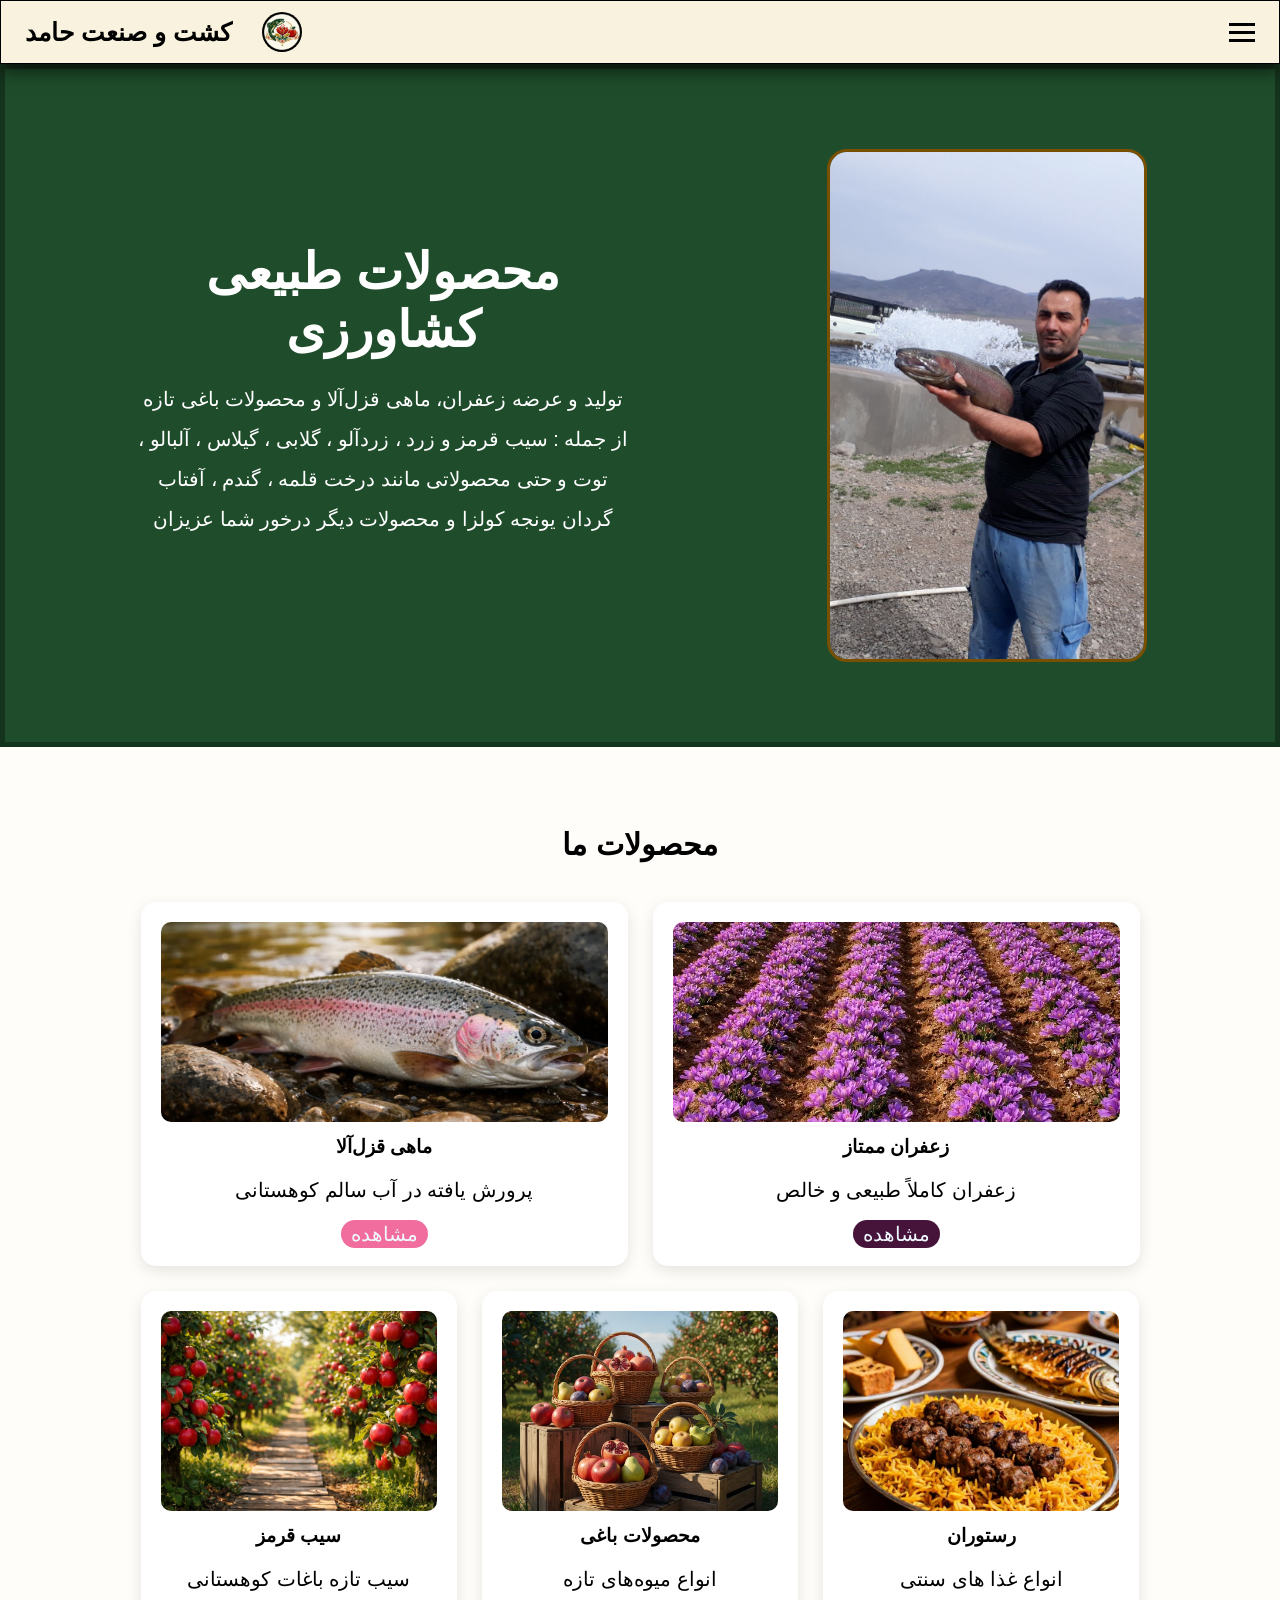
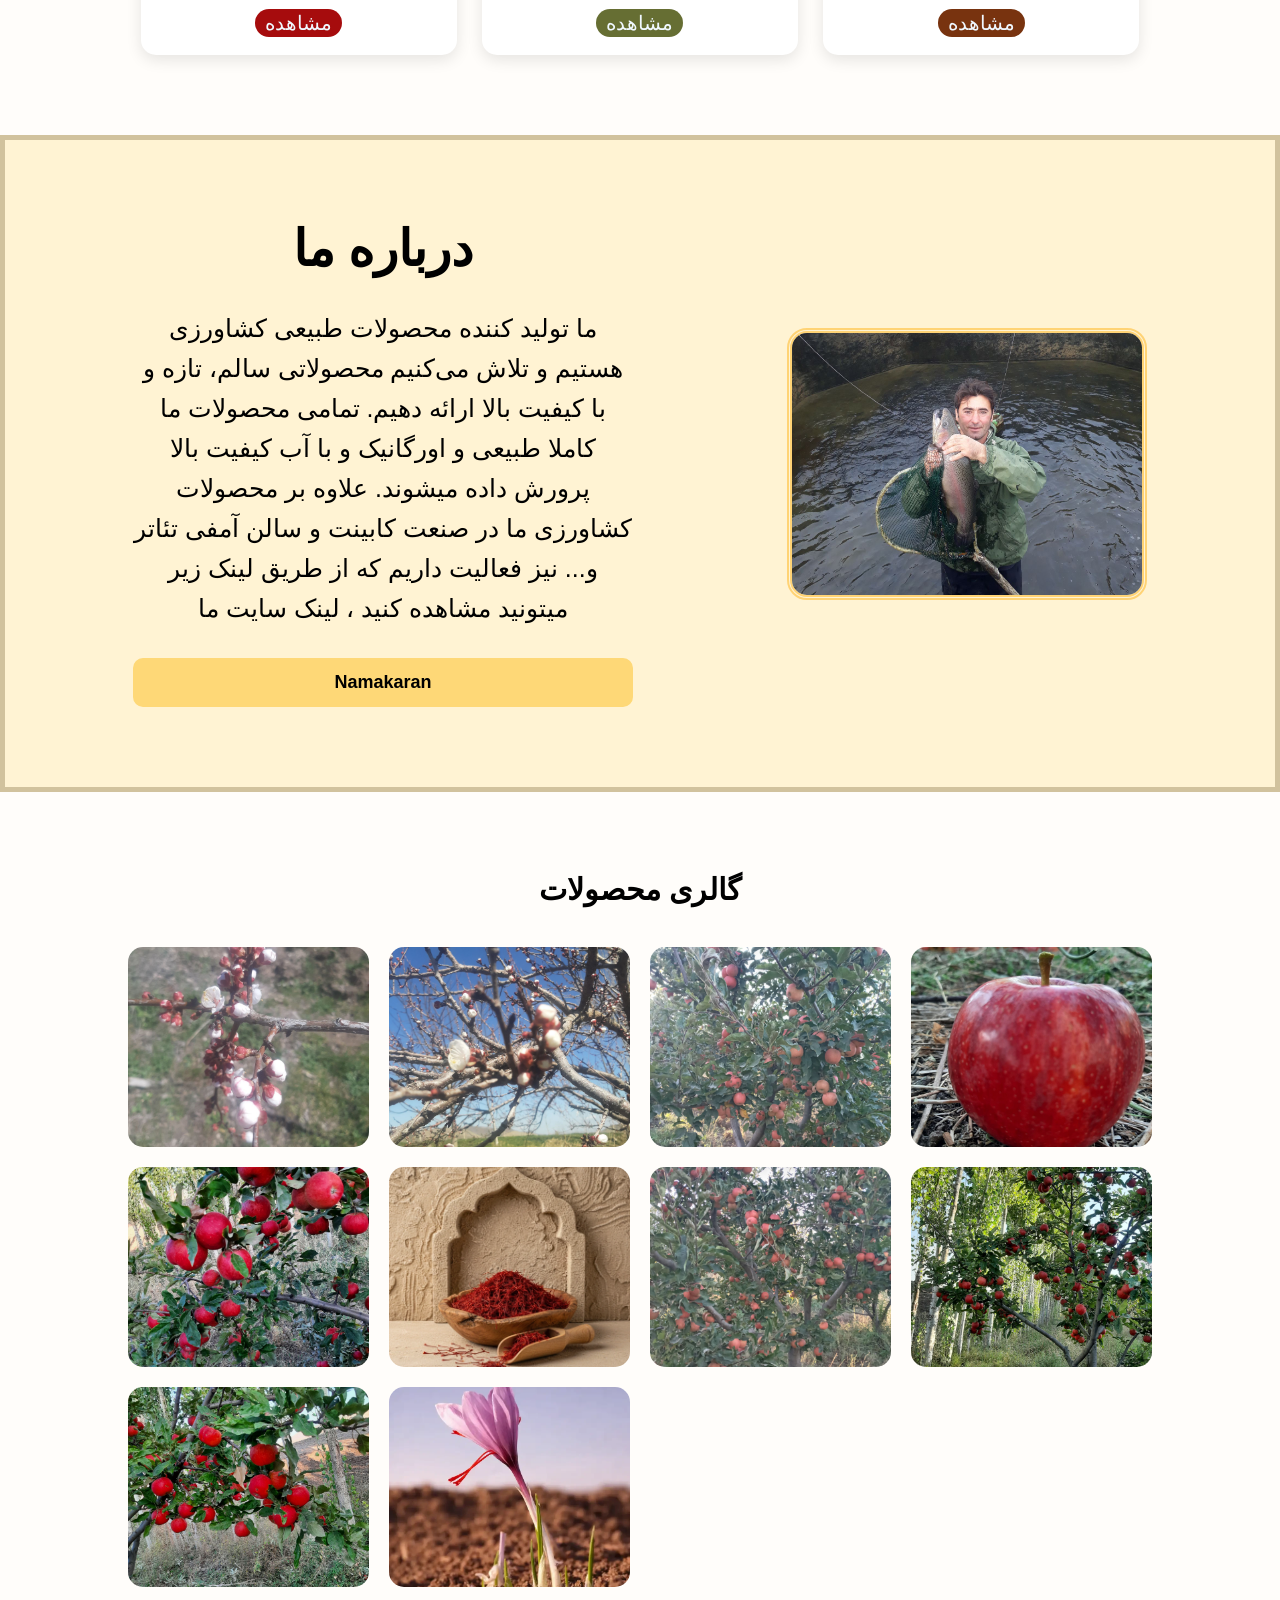
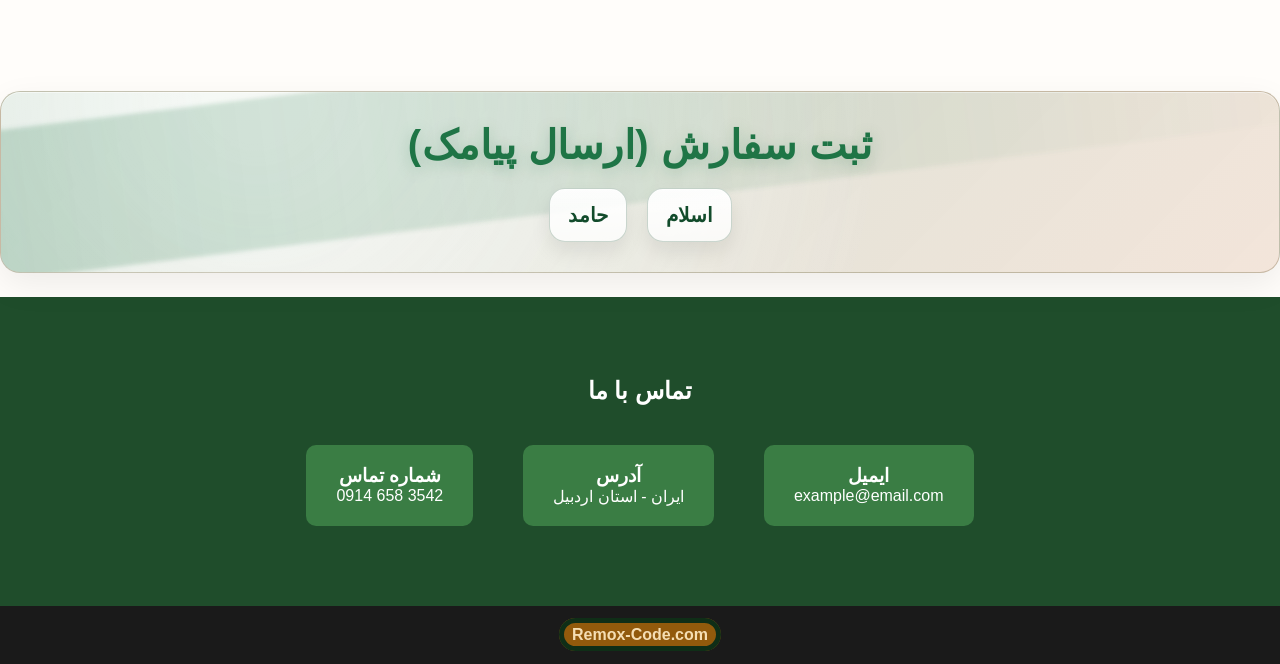
==== index.html @ 75c75e26 "Update index.html" ====
<!DOCTYPE html>
<html>
<head>
    <title>صفحه اصلی</title>
    <link type="text/css" rel="stylesheet" href="style.css">
    <link type="text/css" rel="stylesheet" href="main.css">


    <meta charset="UTF-8">
    <meta name="viewport" content="width=device-width, initial-scale=1.0">
    <meta name="description" content="یک سایت برای محصولات کشاورزی و دامداری">
    <meta name="keywords" content="کشاورزی,دامداری,ماهی,قزل آلا,زعفران,ماهی قزل آلا,پرورش ماهی,زغفران ایرانی,سیب,سیب قرمز,سیب زرد,گیلاس,آلوچه,گلابی,زرد آلو">
    <meta name="author" content="کشت و صنعت حامد">
    <meta name="robots" content="index,follow">
    <meta property="og:title" content="سایت فروش محصولات کشاورزی">
    <meta property="og:description" content="بهترین محصولات کشاورزی کاملا طبیعی">
    <meta property="og:url" content="https://site.com/home">
    <meta property="og:type" content="website">
    <link href="https://fonts.googleapis.com/css2?family=Lobster&display=swap" rel="stylesheet">

</head>
<body>

<header class="header">
  <div class="logo">کشت و صنعت حامد <img src="images/logo.jpg" class="logojpg"></div>

  <div class="menu-icon" onclick="openMenu()">
    <span></span>
    <span></span>
    <span></span>
  </div>
</header>

<!-- Overlay -->
<div id="overlay" class="overlay" onclick="closeMenu()"></div>

<!-- Side Menu -->
<nav id="sideMenu" class="side-menu">
  <a href="pages/fish/fish.html">ماهی </a>
  <a href="pages/zaferon/zaferon.html">زعفران</a>
  <a href="pages/applle/applle.html">سیب</a>
  <a href="pages/others/others.html">سایر محصولات</a>
      <a href="pages/restaurant/restaurant.html">رستوران</a>
  <a href="pages/get in touch/get in touch.html">تماس با ما</a>
</nav>

<main>

<section class="hero">
<div class="hero-text">
<h1>محصولات طبیعی کشاورزی</h1>
<p>تولید و عرضه زعفران، ماهی قزل‌آلا و محصولات باغی تازه
  از جمله : سیب قرمز و زرد ، زردآلو ، گلابی ، گیلاس ، آلبالو ، توت و حتی محصولاتی مانند
  درخت قلمه ، گندم ، آفتاب گردان یونجه کولزا و محصولات دیگر درخور شما عزیزان
</p>
</div>

<img src="images/main (2).jpg" class="hero-img" style="border: #794f02 3px solid;">
</section>


<section class="products">
<h2>محصولات ما</h2>

<div class="product-grid">

<div class="product-card">
<img src="images/fish.png">
<h3>ماهی قزل‌آلا</h3>
<p>پرورش یافته در آب سالم کوهستانی</p>
<a class="look" style="background-color: #f06d9d ; color: aliceblue;" href="pages/fish/fish.html">مشاهده</a>
</div>

<div class="product-card">
<img src="images/zaferan (2).png">
<h3>زعفران ممتاز</h3>
<p>زعفران کاملاً طبیعی و خالص</p>
<a class="look" style="background-color: #46133A ; color : aliceblue ; " href="pages/zaferon/zaferon.html">مشاهده</a>
</div>

<div class="product-card">
<img src="images/apple.png">
<h3>سیب قرمز</h3>
<p>سیب تازه باغات کوهستانی</p>
<a class="look" style="background-color: #A60C0D ; color: aliceblue;" href="pages/applle/applle.html">مشاهده</a>
</div>

<div class="product-card">
<img src="images/others (32).png">
<h3>محصولات باغی</h3>
<p>انواع میوه‌های تازه</p>
<a class="look" style="background-color: #666E33 ; color : aliceblue;" href="pages/others/others.html">مشاهده</a>
</div>

              <div class="product-card">
            <img src="images/restaurant.png" />
            <h3>رستوران</h3>
            <p>انواع غذا های سنتی</p>
            <a
              class="look"
              style="background-color: #78330f; color: aliceblue"
              href="pages/restaurant/restaurant.html"
              >مشاهده</a
            >
          </div>
</div>
</section>


<section class="about">
<div class="about-text">
<h2>درباره ما</h2>
<p>
ما تولید کننده محصولات طبیعی کشاورزی هستیم و تلاش می‌کنیم
محصولاتی سالم، تازه و با کیفیت بالا ارائه دهیم.
تمامی محصولات ما کاملا طبیعی و اورگانیک و با آب کیفیت بالا پرورش داده میشوند.
علاوه بر محصولات کشاورزی ما در صنعت کابینت و سالن آمفی تئاتر و... نیز فعالیت داریم که از طریق لینک زیر میتونید مشاهده کنید ، لینک سایت ما
</p>
<a class="Namakaran" href="https://remox-code.github.io/Namakaran/">Namakaran</a>
</div>
  <img src="images/main (1).jpg" class="about-img " style="border: #ffaa0072 5px double;">

</section>


<section class="gallery">
<h2 style="font-size: 30px;">گالری محصولات</h2>

<div class="gallery-grid">
<img src="images/others (2).jpg">
<img src="images/others (3).jpg">
<img src="images/others (4).jpg">
<img src="images/apple (2).jpg">
<img src="images/apple (7).jpg">
<img src="images/zaferan (3).png">
<img src="images/others (5).jpg">
<img src="images/apple (5).jpg">
<img src="images/apple (4).jpg">
<img src="images/zaferan (1).png">
</div>

</section>

          <section class="order">
        <h1>(ارسال پیامک) ثبت سفارش</h1>
        <div class="order-links">
          <a href="sms:+989143583542">حامد </a>
          <a href="sms:+989142857236">اسلام </a>
        </div>
      </section>

<section class="contact">
<h2>تماس با ما</h2>

<div class="contact-box">

<div class="contact-item">
<h3>شماره تماس</h3>
<p>0914 658 3542</p>
</div>

<div class="contact-item">
<h3>آدرس</h3>
<p>ایران - استان اردبیل</p>
</div>

<div class="contact-item">
<h3>ایمیل</h3>
<p>example@email.com</p>
</div>

</div>

</section>

</main>


<footer>
<a class="Remox-Code" href="https://t.me/Remox_4">Remox-Code.com</a>
</footer>

<script src="main.js"></script>
</body>
---- style.css ----
.hero {
  display: flex;
  align-items: center;
  justify-content: space-between;
  padding: 80px 10%;
  background: #1f4d2b;
  color: white;
  border: #00000053 5px solid;
}
.hero-text {
  max-width: 500px;
}

.hero-text h1 {
  text-align: center;
  font-size: 50px;
  margin-bottom: 20px;
}

.hero-text p {
  margin-bottom: 30px;
  font-size: 20px;
  text-align: center;
  line-height: 40px;
}

.hero-img {
  width: 320px;
  border-radius: 20px;
}

.products {
  padding: 80px 10%;
  text-align: center;
}

.products h2 {
  margin-bottom: 40px;
  font-size: 30px;
}
.products p {
  margin-top: 20px;
  margin-bottom: 20px;
  font-size: 20px;
}
.product-grid {
  display: flex;
  flex-wrap: wrap;
  justify-content: center;
  gap: 25px;
}

.product-card {
  flex: 0 0 calc(50% - 25px);
}

.product-card:nth-child(n + 3) {
  flex: 0 0 calc(33.33% - 25px);
}

.product-card {
  background: white;
  padding: 20px;
  border-radius: 15px;
  box-shadow: 0 5px 15px rgba(0, 0, 0, 0.1);
  transition: 0.3s;
}

.product-card:hover {
  transform: translateY(-5px);
}

.product-card img {
  width: 100%;
  height: 200px;
  object-fit: cover;
  border-radius: 10px;
  margin-bottom: 10px;
}
.look {
  text-decoration: none;
  border-radius: 40px;
  padding: 3px 10px 3px 10px;
  font-size: 20px;
}
.look:hover {
  padding: 5px 12px 5px 12px;
  transition: ease 0.25s;
}

.about {
  display: flex;
  align-items: center;
  justify-content: space-between;
  padding: 80px 10%;
  background: #fff3d3;
  border: #4d340241 5px solid;
}

.about-text {
  display: flex;
  flex-direction: column;
  max-width: 500px;
}

.about-img {
  width: 360px;
  border-radius: 20px;
}
.about p {
  text-align: center;
  margin-bottom: 30px;
  font-size: 25px;
  line-height: 40px;
}
.about h2 {
  font-size: 50px;
  margin-bottom: 30px;
  text-align: center;
}

.gallery {
  padding: 80px 10%;
  text-align: center;
}

.gallery-grid {
  margin-top: 40px;
  display: grid;
  grid-template-columns: repeat(auto-fit, minmax(200px, 1fr));
  gap: 20px;
}

.gallery-grid img {
  width: 100%;
  height: 200px;
  object-fit: cover;
  border-radius: 15px;
}

.Namakaran {
  text-decoration: none;
  color: black;
  font-size: 18px;
  background-color: #fed877;
  padding: 10px 0;
  border-radius: 10px;
  font-weight: bold;
  text-align: center;
  border: #00000000 4px solid;
}

.Namakaran:hover {
  border: #000000d0 4px solid;
  transition: ease 0.25s;
}

.order {
  margin: 24px auto;
  padding: 30px 16px;
  border-radius: 20px;
  background:
    radial-gradient(
      circle at 20% 0%,
      rgba(255, 255, 255, 0.75) 5%,
      rgba(255, 255, 255, 0) 60%
    ),
    linear-gradient(135deg, rgba(31, 117, 70, 0.2), rgba(173, 92, 40, 0.15));
  border: 1px solid rgba(77, 52, 2, 0.25);
  box-shadow:
    0 12px 35px rgba(0, 0, 0, 0.07),
    inset 0 1px 0 rgba(255, 255, 255, 0.5);
  position: relative;
  overflow: hidden;
}

.order::before {
  content: "";
  position: absolute;
  inset: -40px -40px auto -40px;
  height: 150px;
  background: linear-gradient(
    90deg,
    rgba(31, 117, 70, 0.22),
    rgba(31, 117, 70, 0)
  );
  transform: rotate(-7deg);
  pointer-events: none;
  filter: blur(2px);
}

.order h1 {
  text-align: center;
  margin-bottom: 20px;
  color: #1f7546;
  font-size: 40px;
  letter-spacing: 0.5px;
  text-shadow: 0 3px 15px rgba(31, 117, 70, 0.25);
}

.order-links {
  display: flex;
  justify-content: center;
  gap: 20px;
  flex-wrap: wrap;
}

.order a {
  text-decoration: none;
  font-size: 20px;
  font-weight: 700;
  color: #124b2b;

  padding: 14px 18px;
  border-radius: 16px;

  background: linear-gradient(
    180deg,
    rgba(255, 255, 255, 0.95),
    rgba(255, 255, 255, 0.75)
  );
  border: 1px solid rgba(18, 75, 43, 0.22);

  box-shadow:
    0 10px 20px rgba(0, 0, 0, 0.08),
    inset 0 1px 0 rgba(255, 255, 255, 0.7);

  position: relative;
  transform: translateY(0);
  transition:
    transform 0.3s ease,
    box-shadow 0.3s ease,
    border-color 0.3s ease,
    filter 0.3s ease,
    padding 0.3s ease;
  display: inline-flex;
  align-items: center;
}

.order a::after {
  content: "";
  position: absolute;
  left: 22px;
  right: 22px;
  bottom: 16px;
  height: 4px;
  border-radius: 999px;
  background: linear-gradient(90deg, #a3e635, #4ade80, #facc15);
  opacity: 0;
  transform: scaleX(0.3);
  transition:
    opacity 0.3s ease,
    transform 0.3s ease;
}

.order a:hover {
  transform: translateY(-8px);
  padding: 20px 24px;
  border-color: rgba(22, 163, 74, 0.45);
  box-shadow:
    0 20px 30px rgba(0, 0, 0, 0.15),
    0 0 0 8px rgba(34, 197, 94, 0.18),
    inset 0 1px 0 rgba(255, 255, 255, 0.85);
  filter: saturate(1.1);
}

.order a:hover::after {
  opacity: 1;
  transform: scaleX(1);
}

.order a:focus-visible {
  outline: 4px solid rgba(34, 197, 94, 0.4);
  outline-offset: 6px;
}

.contact {
  padding: 80px 10%;
  background: #1f4d2b;
  color: white;
  text-align: center;
}

.contact-box {
  margin-top: 40px;
  display: flex;
  justify-content: center;
  gap: 50px;
  flex-wrap: wrap;
}

.contact-item {
  background: #3a7d44;
  padding: 20px 30px;
  border-radius: 10px;
}

/*///////////////////////////////// responsiv 980 ////////////////////////////////////// */

@media (max-width: 980px) {
  .hero-text h1 {
    font-size: 35px;
    margin-right: 10px;
  }

  .hero-text p {
    font-size: 25px;
    text-align: center;
    line-height: 30px;
    margin-right: 15px;
  }
  .about p {
    font-size: 30px;
    margin-right: 10px;
  }
}
/*///////////////////////////////// responsiv 760 ////////////////////////////////////// */

@media (max-width: 760px) {
  .hero-text h1 {
    font-size: 20px;
  }
  .hero-text p {
    font-size: 15px;
    text-align: center;
    line-height: 20px;
  }
  .hero-img {
    width: 200px;
  }
  .about {
    flex-direction: column;
  }
  .about-img {
    margin: 30px 0 0 0;
  }
  .about p {
    font-size: 25px;
    margin-right: 10px;
  }
  .about h2 {
    font-size: 40px;
  }
  .gallery-grid img {
    width: 100%;
    height: 100px;
  }
  .gallery-grid {
    grid-template-columns: repeat(auto-fit, minmax(100px, 1fr));
  }
  .order h1 {
    font-size: 25px; /* کمی کوچکتر */
  }
  .product-grid {
    flex-direction: column;
  }
}
/*///////////////////////////////// responsiv  480 ////////////////////////////////////// */

@media (max-width: 480px) {
  .hero-text h1 {
    font-size: 18px;
    margin-right: 10px;
  }
  .hero-text p {
    font-size: 13px;
    text-align: center;
    line-height: 20px;
    margin-right: 20px;
  }
  .hero-img,
  .about-img {
    width: 100px;
  }
  .btn {
    font-size: 15px;
  }
  .about h2 {
    font-size: 40px;
  }
  .about p {
    font-size: 17px;
    margin-right: 15px;
    line-height: 30px;
  }
}
---- main.css ----
*{
margin:0;
padding:0;
box-sizing:border-box;
font-family:sans-serif;
}
body {
  margin: 0;
  font-family: system-ui, sans-serif;
  background: #fffdfa;
  color: #000000;
}

/* Header */
.header {
  height: 64px;
  background: #f9f2de;
  display: flex;
  justify-content: space-between;
  align-items: center;
  padding: 0 24px;
  z-index: 1000;
  flex-direction: row;
     font-family: "Lobster", sans-serif;
  position: sticky;
    top: 0;
    border: #000000 1px solid;
    box-shadow: 0px 5px 18px 0px rgba(0,0,0,0.75);
-webkit-box-shadow: 0px 5px 18px 0px rgba(0,0,0,0.75);
-moz-box-shadow: 0px 5px 18px 0px rgba(0,0,0,0.75); 
}

.logo{
    display: flex;
  flex-direction: row;
  font-size: 25px;
  font-weight: 600;
  align-items: center;
  text-align: center;
  gap: 30px;
}
.logo .logojpg{
  width: 40px;
  height: 40px;
  border-radius: 999px;
}
/* Hamburger */
.menu-icon {
  cursor: pointer;
}

.menu-icon span {
  display: block;
  width: 26px;
  height: 3px;
  background: #000000;
  margin: 5px 0;
}

/* Overlay */
.overlay {
  position: fixed;
  inset: 0;
  background: #f9f2de00;
  backdrop-filter: blur(4px);
  opacity: 0;
  pointer-events: none;
  transition: 0.3s ease;
  z-index: 5;
}

.overlay.show {
  opacity: 1;
  pointer-events: all;
}

/* Side Menu */
.side-menu {
  position: fixed;
  top: 0;
  left: -300px;
  width: 300px;
  height: 100%;
  background: #f9f2de;
  padding: 90px 24px;
  display: flex;
  flex-direction: column;
  gap: 18px;
  transition: 0.35s ease;
  z-index: 20;
  border: rgba(0, 0, 0, 0.482) 3px solid;
}

.side-menu a {
  color: #000000;
  text-decoration: none;
  font-size: 20px;
  padding: 7px;
}

.side-menu a:hover {
  color: #000000;
  background-color: #f4da96;
  width: fit-content;
  padding: 7px;
  transition: ease 0.25s;
  border-radius: 10px;
}

.side-menu.open {
  left: 0;
}


/* footer */

footer{
text-align:center;
padding:20px;
background:#1A1A1A;
}
.Remox-Code{
  background-color: #e4870498;
  text-decoration: none;
  color: wheat;
  padding: 5px 10px 5px 10px;
    padding: 3px 8px 3px 8px;
  border-radius: 30px;
  border: #0f2e17 5px solid;
  font-weight: bold;
}
.Remox-Code:hover {
  transition: ease 0.5s;
  border: #2b783e 5px solid;
  background-color: #c4c4c4da;
  color: rgb(0, 0, 0);
}
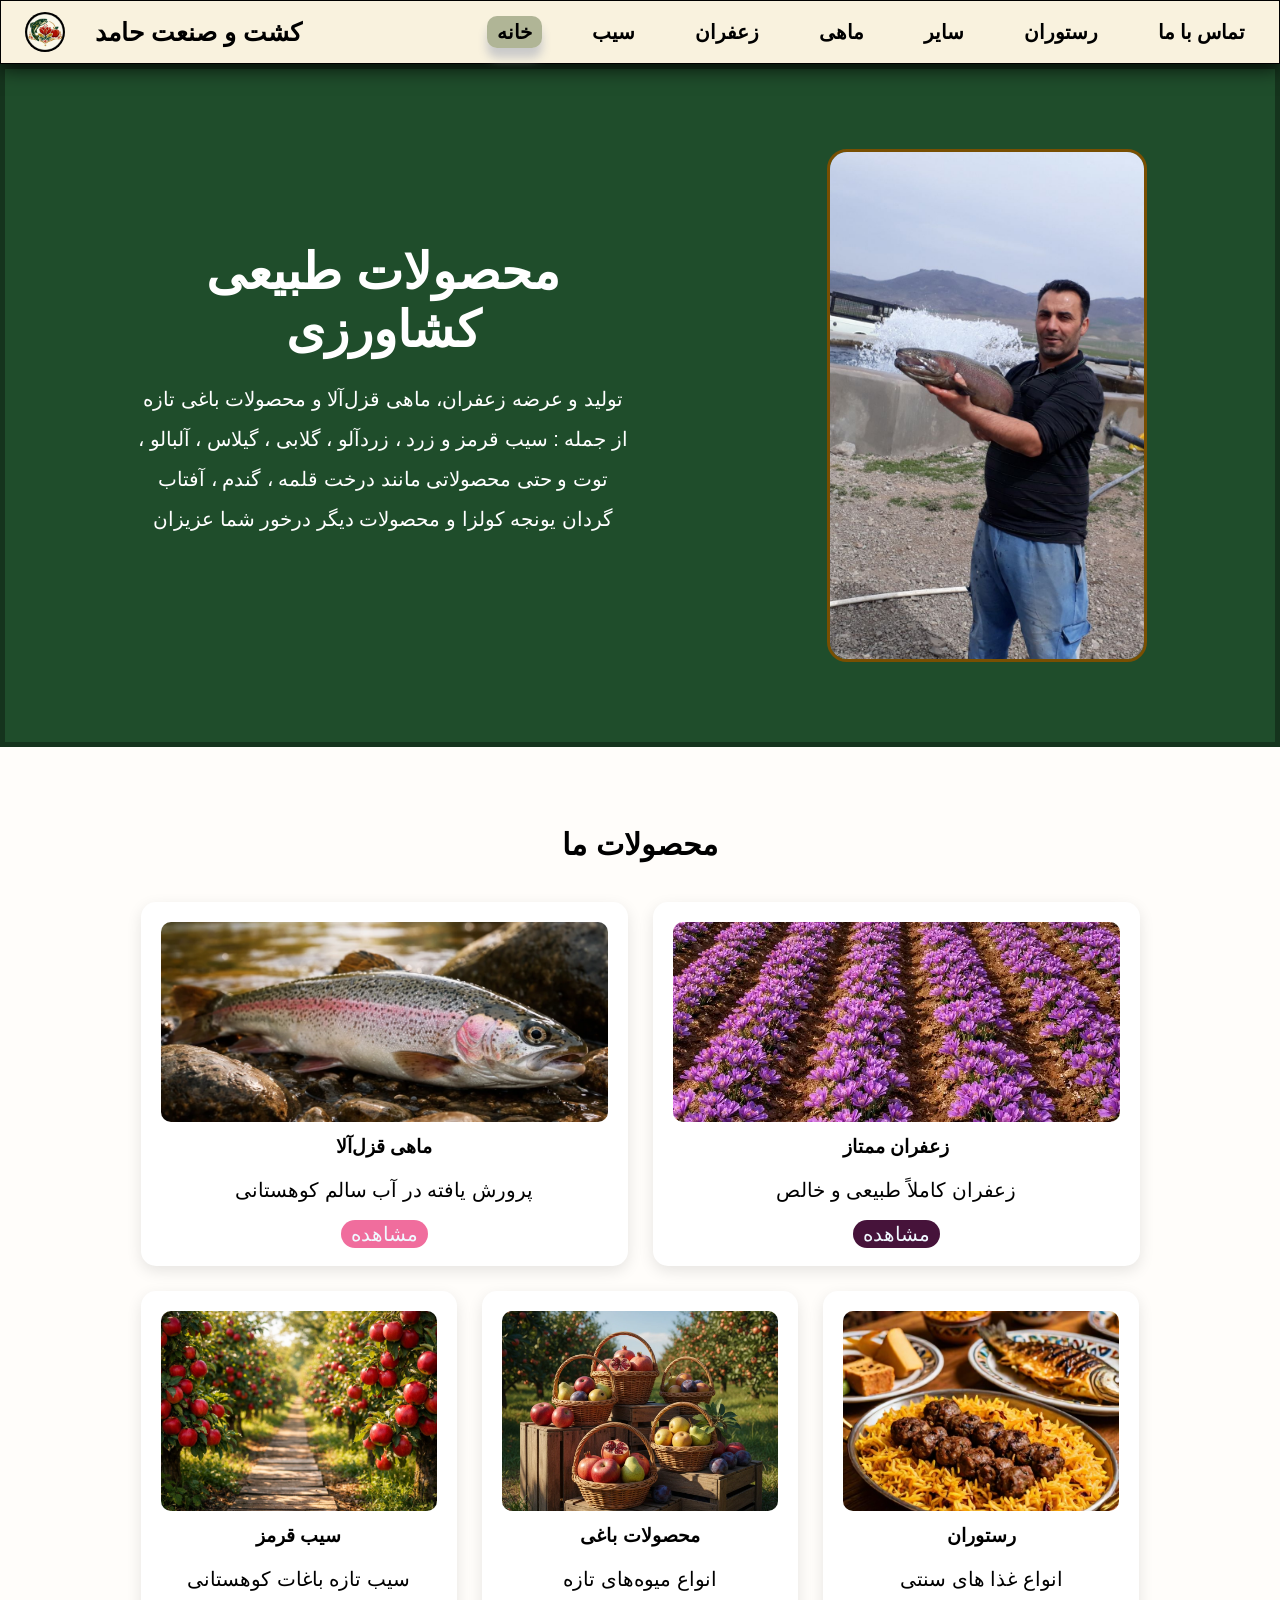
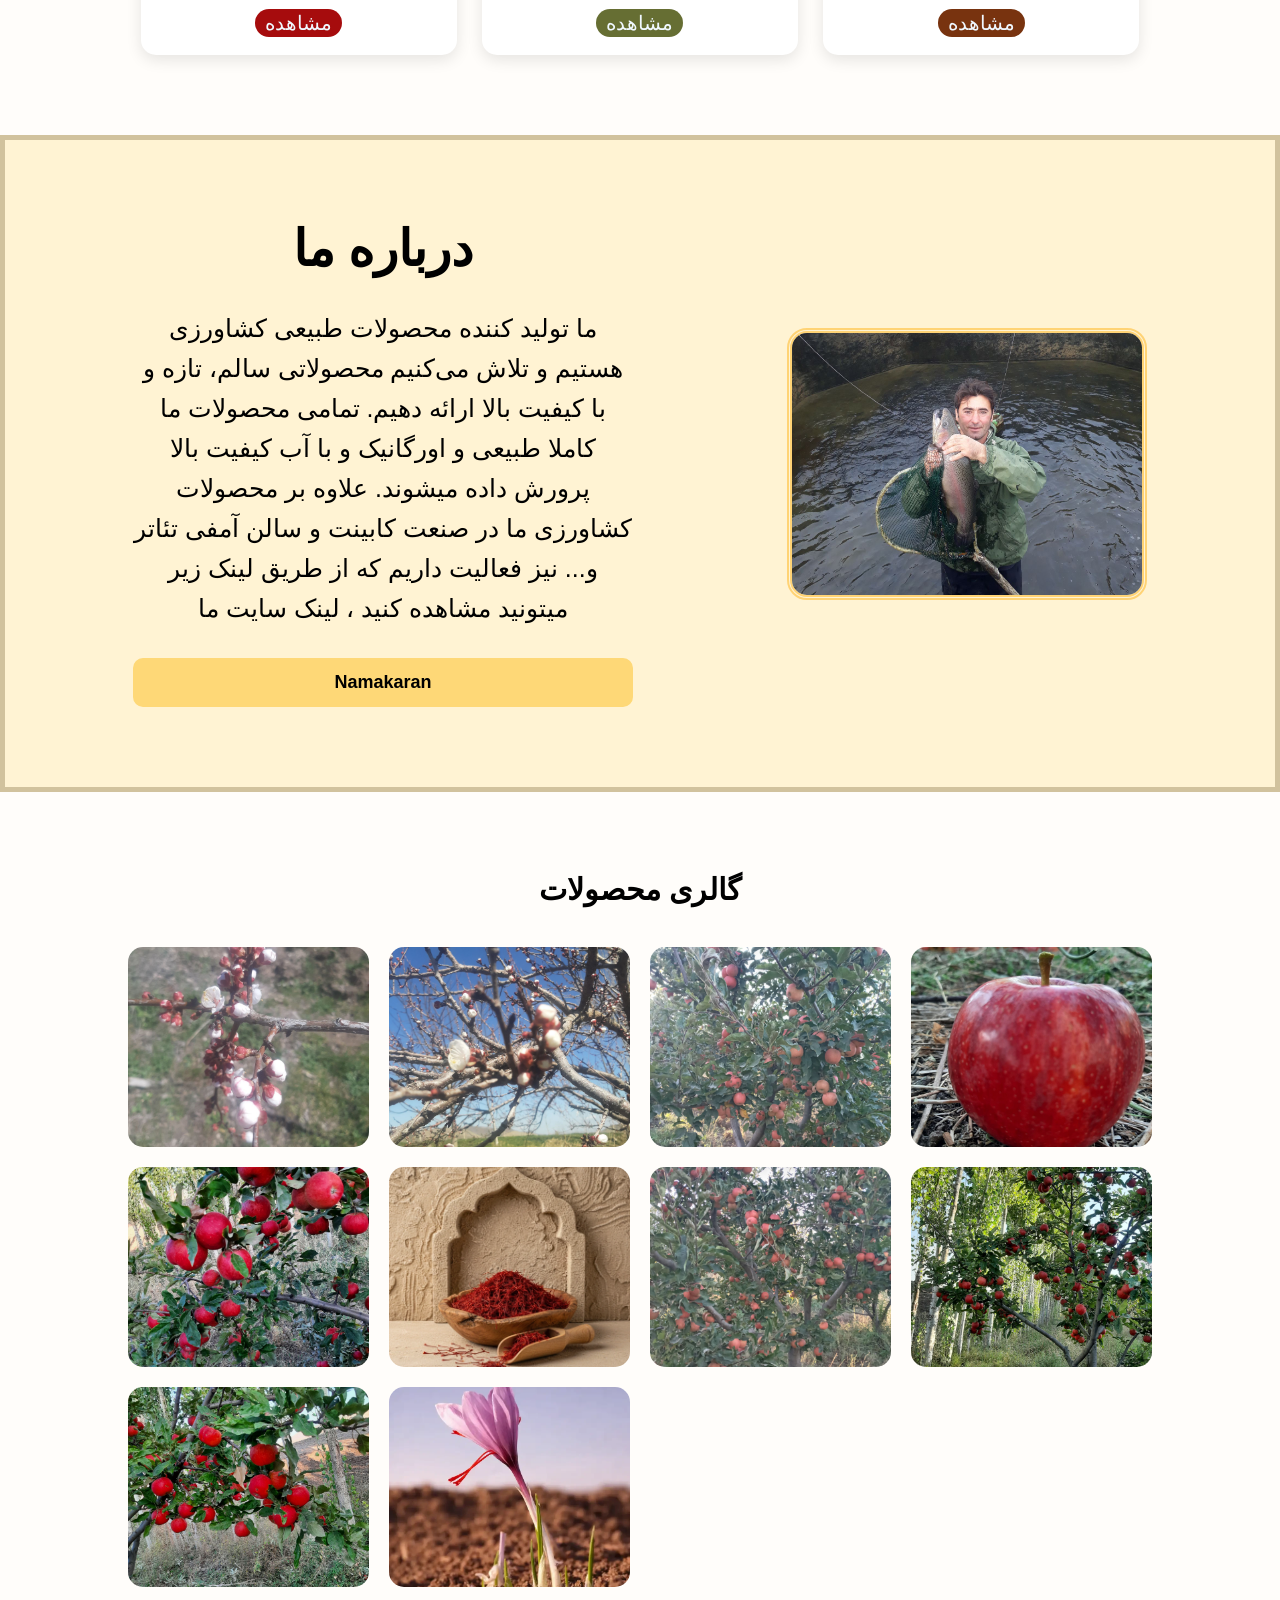
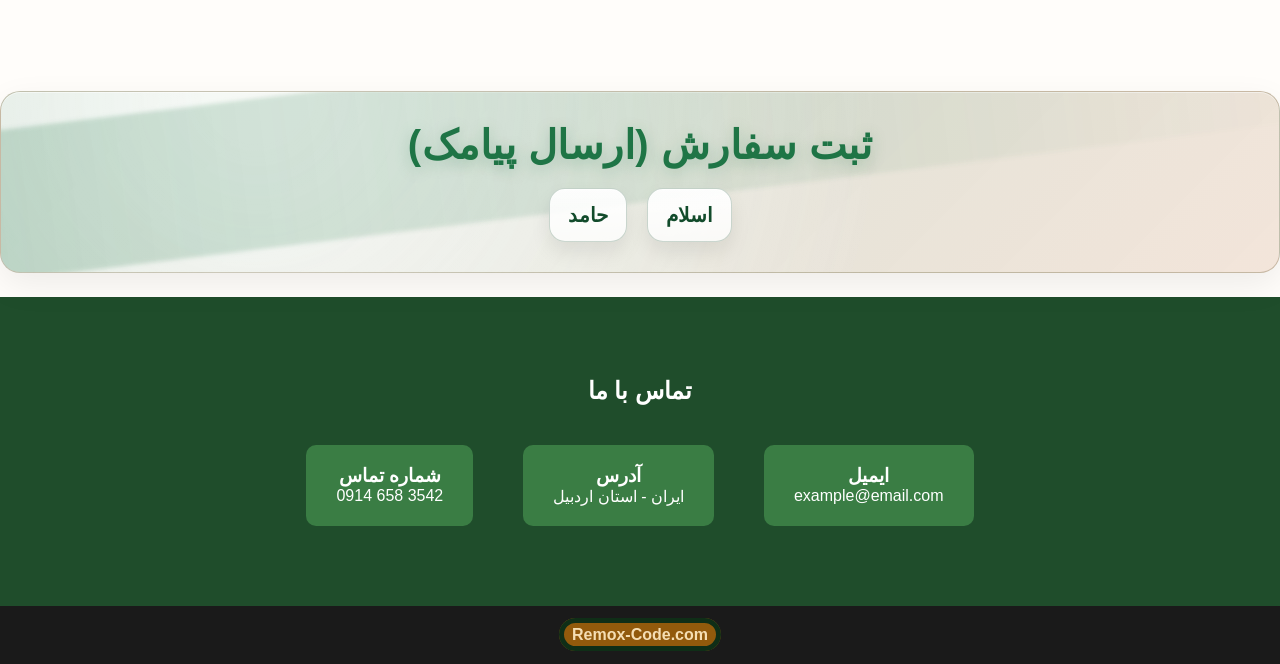
==== commit 07463821: "Update website" ====
--- a/index.html
+++ b/index.html
@@ -1,99 +1,139 @@
-<!DOCTYPE html>
+<!doctype html>
 <html>
-<head>
+  <head>
     <title>صفحه اصلی</title>
-    <link type="text/css" rel="stylesheet" href="style.css">
-    <link type="text/css" rel="stylesheet" href="main.css">
-
-
-    <meta charset="UTF-8">
-    <meta name="viewport" content="width=device-width, initial-scale=1.0">
-    <meta name="description" content="یک سایت برای محصولات کشاورزی و دامداری">
-    <meta name="keywords" content="کشاورزی,دامداری,ماهی,قزل آلا,زعفران,ماهی قزل آلا,پرورش ماهی,زغفران ایرانی,سیب,سیب قرمز,سیب زرد,گیلاس,آلوچه,گلابی,زرد آلو">
-    <meta name="author" content="کشت و صنعت حامد">
-    <meta name="robots" content="index,follow">
-    <meta property="og:title" content="سایت فروش محصولات کشاورزی">
-    <meta property="og:description" content="بهترین محصولات کشاورزی کاملا طبیعی">
-    <meta property="og:url" content="https://site.com/home">
-    <meta property="og:type" content="website">
-    <link href="https://fonts.googleapis.com/css2?family=Lobster&display=swap" rel="stylesheet">
-
-</head>
-<body>
-
-<header class="header">
-  <div class="logo">کشت و صنعت حامد <img src="images/logo.jpg" class="logojpg"></div>
-
-  <div class="menu-icon" onclick="openMenu()">
-    <span></span>
-    <span></span>
-    <span></span>
-  </div>
-</header>
-
-<!-- Overlay -->
-<div id="overlay" class="overlay" onclick="closeMenu()"></div>
-
-<!-- Side Menu -->
-<nav id="sideMenu" class="side-menu">
-  <a href="pages/fish/fish.html">ماهی </a>
-  <a href="pages/zaferon/zaferon.html">زعفران</a>
-  <a href="pages/applle/applle.html">سیب</a>
-  <a href="pages/others/others.html">سایر محصولات</a>
+    <link type="text/css" rel="stylesheet" href="style.css" />
+    <link type="text/css" rel="stylesheet" href="all-pages-css-js/all.css" />
+
+    <meta charset="UTF-8" />
+    <meta name="viewport" content="width=device-width, initial-scale=1.0" />
+    <meta name="description" content="یک سایت برای محصولات کشاورزی و دامداری" />
+    <meta
+      name="keywords"
+      content="کشاورزی,دامداری,ماهی,قزل آلا,زعفران,ماهی قزل آلا,پرورش ماهی,زغفران ایرانی,سیب,سیب قرمز,سیب زرد,گیلاس,آلوچه,گلابی,زرد آلو"
+    />
+    <meta name="author" content="کشت و صنعت حامد" />
+    <meta name="robots" content="index,follow" />
+    <meta property="og:title" content="سایت فروش محصولات کشاورزی" />
+    <meta
+      property="og:description"
+      content="بهترین محصولات کشاورزی کاملا طبیعی"
+    />
+    <meta property="og:url" content="https://site.com/home" />
+    <meta property="og:type" content="website" />
+    <link
+      href="https://fonts.googleapis.com/css2?family=Lobster&display=swap"
+      rel="stylesheet"
+    />
+  </head>
+  <body>
+    <header class="header">
+      <div class="logo">
+        <img src="images/logo.jpg" class="logojpg" /> کشت و صنعت حامد
+      </div>
+      <ul>
+        <li><a class="active" href="#">خانه</a></li>
+        <li><a href="pages/applle/applle.html">سیب</a></li>
+        <li><a href="pages/zaferon/zaferon.html">زعفران</a></li>
+        <li><a href="pages/fish/fish.html">ماهی</a></li>
+        <li><a href="pages/others/others.html">سایر</a></li>
+        <li><a href="pages/restaurant/restaurant.html">رستوران</a></li>
+        <li><a href="pages/get in touch/get in touch.html">تماس با ما</a></li>
+      </ul>
+
+      <div class="menu-icon" onclick="openMenu()">
+        <span></span>
+        <span></span>
+        <span></span>
+      </div>
+    </header>
+
+    <!-- Overlay -->
+    <div id="overlay" class="overlay" onclick="closeMenu()"></div>
+
+    <!-- Side Menu -->
+    <nav id="sideMenu" class="side-menu">
+      <a href="pages/fish/fish.html">ماهی </a>
+      <a href="pages/zaferon/zaferon.html">زعفران</a>
+      <a href="pages/applle/applle.html">سیب</a>
+      <a href="pages/others/others.html">سایر محصولات</a>
       <a href="pages/restaurant/restaurant.html">رستوران</a>
-  <a href="pages/get in touch/get in touch.html">تماس با ما</a>
-</nav>
-
-<main>
-
-<section class="hero">
-<div class="hero-text">
-<h1>محصولات طبیعی کشاورزی</h1>
-<p>تولید و عرضه زعفران، ماهی قزل‌آلا و محصولات باغی تازه
-  از جمله : سیب قرمز و زرد ، زردآلو ، گلابی ، گیلاس ، آلبالو ، توت و حتی محصولاتی مانند
-  درخت قلمه ، گندم ، آفتاب گردان یونجه کولزا و محصولات دیگر درخور شما عزیزان
-</p>
-</div>
-
-<img src="images/main (2).jpg" class="hero-img" style="border: #794f02 3px solid;">
-</section>
-
-
-<section class="products">
-<h2>محصولات ما</h2>
-
-<div class="product-grid">
-
-<div class="product-card">
-<img src="images/fish.png">
-<h3>ماهی قزل‌آلا</h3>
-<p>پرورش یافته در آب سالم کوهستانی</p>
-<a class="look" style="background-color: #f06d9d ; color: aliceblue;" href="pages/fish/fish.html">مشاهده</a>
-</div>
-
-<div class="product-card">
-<img src="images/zaferan (2).png">
-<h3>زعفران ممتاز</h3>
-<p>زعفران کاملاً طبیعی و خالص</p>
-<a class="look" style="background-color: #46133A ; color : aliceblue ; " href="pages/zaferon/zaferon.html">مشاهده</a>
-</div>
-
-<div class="product-card">
-<img src="images/apple.png">
-<h3>سیب قرمز</h3>
-<p>سیب تازه باغات کوهستانی</p>
-<a class="look" style="background-color: #A60C0D ; color: aliceblue;" href="pages/applle/applle.html">مشاهده</a>
-</div>
-
-<div class="product-card">
-<img src="images/others (32).png">
-<h3>محصولات باغی</h3>
-<p>انواع میوه‌های تازه</p>
-<a class="look" style="background-color: #666E33 ; color : aliceblue;" href="pages/others/others.html">مشاهده</a>
-</div>
-
-              <div class="product-card">
-            <img src="images/restaurant.png" />
+      <a href="pages/get in touch/get in touch.html">تماس با ما</a>
+    </nav>
+
+    <main>
+      <section class="hero">
+        <div class="hero-text">
+          <h1>محصولات طبیعی کشاورزی</h1>
+          <p>
+            تولید و عرضه زعفران، ماهی قزل‌آلا و محصولات باغی تازه از جمله : سیب
+            قرمز و زرد ، زردآلو ، گلابی ، گیلاس ، آلبالو ، توت و حتی محصولاتی
+            مانند درخت قلمه ، گندم ، آفتاب گردان یونجه کولزا و محصولات دیگر
+            درخور شما عزیزان
+          </p>
+        </div>
+
+        <img
+          src="images/others/main (2).jpg"
+          class="hero-img"
+          style="border: #794f02 3px solid"
+        />
+      </section>
+
+      <section class="products">
+        <h2>محصولات ما</h2>
+
+        <div class="product-grid">
+          <div class="product-card">
+            <img src="images/product/fish.png" />
+            <h3>ماهی قزل‌آلا</h3>
+            <p>پرورش یافته در آب سالم کوهستانی</p>
+            <a
+              class="look"
+              style="background-color: #f06d9d; color: aliceblue"
+              href="pages/fish/fish.html"
+              >مشاهده</a
+            >
+          </div>
+
+          <div class="product-card">
+            <img src="images/product/zaferan (2).png" />
+            <h3>زعفران ممتاز</h3>
+            <p>زعفران کاملاً طبیعی و خالص</p>
+            <a
+              class="look"
+              style="background-color: #46133a; color: aliceblue"
+              href="pages/zaferon/zaferon.html"
+              >مشاهده</a
+            >
+          </div>
+
+          <div class="product-card">
+            <img src="images/product/apple.png" />
+            <h3>سیب قرمز</h3>
+            <p>سیب تازه باغات کوهستانی</p>
+            <a
+              class="look"
+              style="background-color: #a60c0d; color: aliceblue"
+              href="pages/applle/applle.html"
+              >مشاهده</a
+            >
+          </div>
+
+          <div class="product-card">
+            <img src="images/product/others (32).png" />
+            <h3>محصولات باغی</h3>
+            <p>انواع میوه‌های تازه</p>
+            <a
+              class="look"
+              style="background-color: #666e33; color: aliceblue"
+              href="pages/others/others.html"
+              >مشاهده</a
+            >
+          </div>
+
+          <div class="product-card">
+            <img src="images/product/restaurant.png" />
             <h3>رستوران</h3>
             <p>انواع غذا های سنتی</p>
             <a
@@ -103,45 +143,48 @@
               >مشاهده</a
             >
           </div>
-</div>
-</section>
-
-
-<section class="about">
-<div class="about-text">
-<h2>درباره ما</h2>
-<p>
-ما تولید کننده محصولات طبیعی کشاورزی هستیم و تلاش می‌کنیم
-محصولاتی سالم، تازه و با کیفیت بالا ارائه دهیم.
-تمامی محصولات ما کاملا طبیعی و اورگانیک و با آب کیفیت بالا پرورش داده میشوند.
-علاوه بر محصولات کشاورزی ما در صنعت کابینت و سالن آمفی تئاتر و... نیز فعالیت داریم که از طریق لینک زیر میتونید مشاهده کنید ، لینک سایت ما
-</p>
-<a class="Namakaran" href="https://remox-code.github.io/Namakaran/">Namakaran</a>
-</div>
-  <img src="images/main (1).jpg" class="about-img " style="border: #ffaa0072 5px double;">
-
-</section>
-
-
-<section class="gallery">
-<h2 style="font-size: 30px;">گالری محصولات</h2>
-
-<div class="gallery-grid">
-<img src="images/others (2).jpg">
-<img src="images/others (3).jpg">
-<img src="images/others (4).jpg">
-<img src="images/apple (2).jpg">
-<img src="images/apple (7).jpg">
-<img src="images/zaferan (3).png">
-<img src="images/others (5).jpg">
-<img src="images/apple (5).jpg">
-<img src="images/apple (4).jpg">
-<img src="images/zaferan (1).png">
-</div>
-
-</section>
-
-          <section class="order">
+        </div>
+      </section>
+
+      <section class="about">
+        <div class="about-text">
+          <h2>درباره ما</h2>
+          <p>
+            ما تولید کننده محصولات طبیعی کشاورزی هستیم و تلاش می‌کنیم محصولاتی
+            سالم، تازه و با کیفیت بالا ارائه دهیم. تمامی محصولات ما کاملا طبیعی
+            و اورگانیک و با آب کیفیت بالا پرورش داده میشوند. علاوه بر محصولات
+            کشاورزی ما در صنعت کابینت و سالن آمفی تئاتر و... نیز فعالیت داریم که
+            از طریق لینک زیر میتونید مشاهده کنید ، لینک سایت ما
+          </p>
+          <a class="Namakaran" href="https://remox-code.github.io/Namakaran/"
+            >Namakaran</a
+          >
+        </div>
+        <img
+          src="images/others/main (1).jpg"
+          class="about-img"
+          style="border: #ffaa0072 5px double"
+        />
+      </section>
+
+      <section class="gallery">
+        <h2 style="font-size: 30px">گالری محصولات</h2>
+
+        <div class="gallery-grid">
+          <img src="images/others/others (2).jpg" />
+          <img src="images/others/others (3).jpg" />
+          <img src="images/others/others (4).jpg" />
+          <img src="images/apple/apple (2).jpg" />
+          <img src="images/apple/apple (7).jpg" />
+          <img src="images/zaferan/zaferan (3).png" />
+          <img src="images/others/others (5).jpg" />
+          <img src="images/apple/apple (5).jpg" />
+          <img src="images/apple/apple (4).jpg" />
+          <img src="images/zaferan/zaferan (1).png" />
+        </div>
+      </section>
+
+      <section class="order">
         <h1>(ارسال پیامک) ثبت سفارش</h1>
         <div class="order-links">
           <a href="sms:+989143583542">حامد </a>
@@ -149,36 +192,32 @@
         </div>
       </section>
 
-<section class="contact">
-<h2>تماس با ما</h2>
-
-<div class="contact-box">
-
-<div class="contact-item">
-<h3>شماره تماس</h3>
-<p>0914 658 3542</p>
-</div>
-
-<div class="contact-item">
-<h3>آدرس</h3>
-<p>ایران - استان اردبیل</p>
-</div>
-
-<div class="contact-item">
-<h3>ایمیل</h3>
-<p>example@email.com</p>
-</div>
-
-</div>
-
-</section>
-
-</main>
-
-
-<footer>
-<a class="Remox-Code" href="https://t.me/Remox_4">Remox-Code.com</a>
-</footer>
-
-<script src="main.js"></script>
-</body>
+      <section class="contact">
+        <h2>تماس با ما</h2>
+
+        <div class="contact-box">
+          <div class="contact-item">
+            <h3>شماره تماس</h3>
+            <p>0914 658 3542</p>
+          </div>
+
+          <div class="contact-item">
+            <h3>آدرس</h3>
+            <p>ایران - استان اردبیل</p>
+          </div>
+
+          <div class="contact-item">
+            <h3>ایمیل</h3>
+            <p>example@email.com</p>
+          </div>
+        </div>
+      </section>
+    </main>
+
+    <footer>
+      <a class="Remox-Code" href="https://t.me/Remox_4">Remox-Code.com</a>
+    </footer>
+
+    <script src="all-pages-css-js/all.js"></script>
+  </body>
+</html>
--- a/all-pages-css-js/all.css
+++ b/all-pages-css-js/all.css
@@ -0,0 +1,171 @@
+* {
+  margin: 0;
+  padding: 0;
+  box-sizing: border-box;
+  font-family: sans-serif;
+}
+body {
+  margin: 0;
+  font-family: system-ui, sans-serif;
+  background: #fffdfa;
+  color: #000000;
+}
+
+/* Header */
+.header {
+  height: 64px;
+  background: #f9f2de;
+  display: flex;
+  justify-content: space-between;
+  align-items: center;
+  padding: 0 24px;
+  z-index: 1000;
+  flex-direction: row;
+  font-family: "Lobster", sans-serif;
+  position: sticky;
+  top: 0;
+  border: #000000 1px solid;
+  box-shadow: 0px 5px 18px 0px rgba(0, 0, 0, 0.75);
+  -webkit-box-shadow: 0px 5px 18px 0px rgba(0, 0, 0, 0.75);
+  -moz-box-shadow: 0px 5px 18px 0px rgba(0, 0, 0, 0.75);
+}
+.header ul {
+  display: flex;
+  list-style: none;
+  gap: 40px;
+}
+li a {
+  text-decoration: none;
+  font-size: 20px;
+  font-family: Georgia, "Times New Roman", Times, serif;
+  color: black;
+  padding: 5px 10px;
+  border-radius: 10px;
+  font-weight: bold;
+}
+li a:hover {
+  background-color: #ffe49a;
+  box-shadow: 0 10px 10px rgb(123, 123, 123);
+  transition: ease 0.5s;
+}
+.logo {
+  display: flex;
+  flex-direction: row;
+  font-size: 25px;
+  font-weight: 600;
+  align-items: center;
+  text-align: center;
+  gap: 30px;
+}
+.logo .logojpg {
+  width: 40px;
+  height: 40px;
+  border-radius: 999px;
+}
+/* Hamburger */
+.menu-icon {
+  cursor: pointer;
+  display: none;
+}
+
+.menu-icon span {
+  display: block;
+  width: 26px;
+  height: 3px;
+  background: #000000;
+  margin: 5px 0;
+}
+
+/* Overlay */
+.overlay {
+  position: fixed;
+  inset: 0;
+  background: #f9f2de00;
+  backdrop-filter: blur(4px);
+  opacity: 0;
+  pointer-events: none;
+  transition: 0.3s ease;
+  z-index: 5;
+}
+
+.overlay.show {
+  opacity: 1;
+  pointer-events: all;
+}
+
+/* Side Menu */
+.side-menu {
+  position: fixed;
+  top: 0;
+  left: -300px;
+  width: 300px;
+  height: 100%;
+  background: #f9f2de;
+  padding: 90px 24px;
+  display: flex;
+  flex-direction: column;
+  gap: 18px;
+  transition: 0.35s ease;
+  z-index: 20;
+  border: rgba(0, 0, 0, 0.482) 3px solid;
+}
+
+.side-menu a {
+  color: #000000;
+  text-decoration: none;
+  font-size: 20px;
+  padding: 7px;
+}
+
+.side-menu a:hover {
+  color: #000000;
+  background-color: #f4da96;
+  width: fit-content;
+  padding: 7px;
+  transition: ease 0.25s;
+  border-radius: 10px;
+}
+
+.side-menu.open {
+  left: 0;
+}
+
+/* footer */
+.active {
+  background-color: #435b2a67;
+  box-shadow: 0 10px 10px rgb(202, 202, 202);
+}
+footer {
+  text-align: center;
+  padding: 20px;
+  background: #1a1a1a;
+}
+.Remox-Code {
+  background-color: #e4870498;
+  text-decoration: none;
+  color: wheat;
+  padding: 5px 10px 5px 10px;
+  padding: 3px 8px 3px 8px;
+  border-radius: 30px;
+  border: #0f2e17 5px solid;
+  font-weight: bold;
+}
+.Remox-Code:hover {
+  transition: ease 0.5s;
+  border: #2b783e 5px solid;
+  background-color: #c4c4c4da;
+  color: rgb(0, 0, 0);
+}
+@media (max-width: 980px) {
+  .header ul {
+    gap: 15px;
+  }
+}
+@media (max-width: 760px) {
+  .menu-icon {
+    display: inline;
+  }
+  .header ul {
+    display: none;
+  }
+}
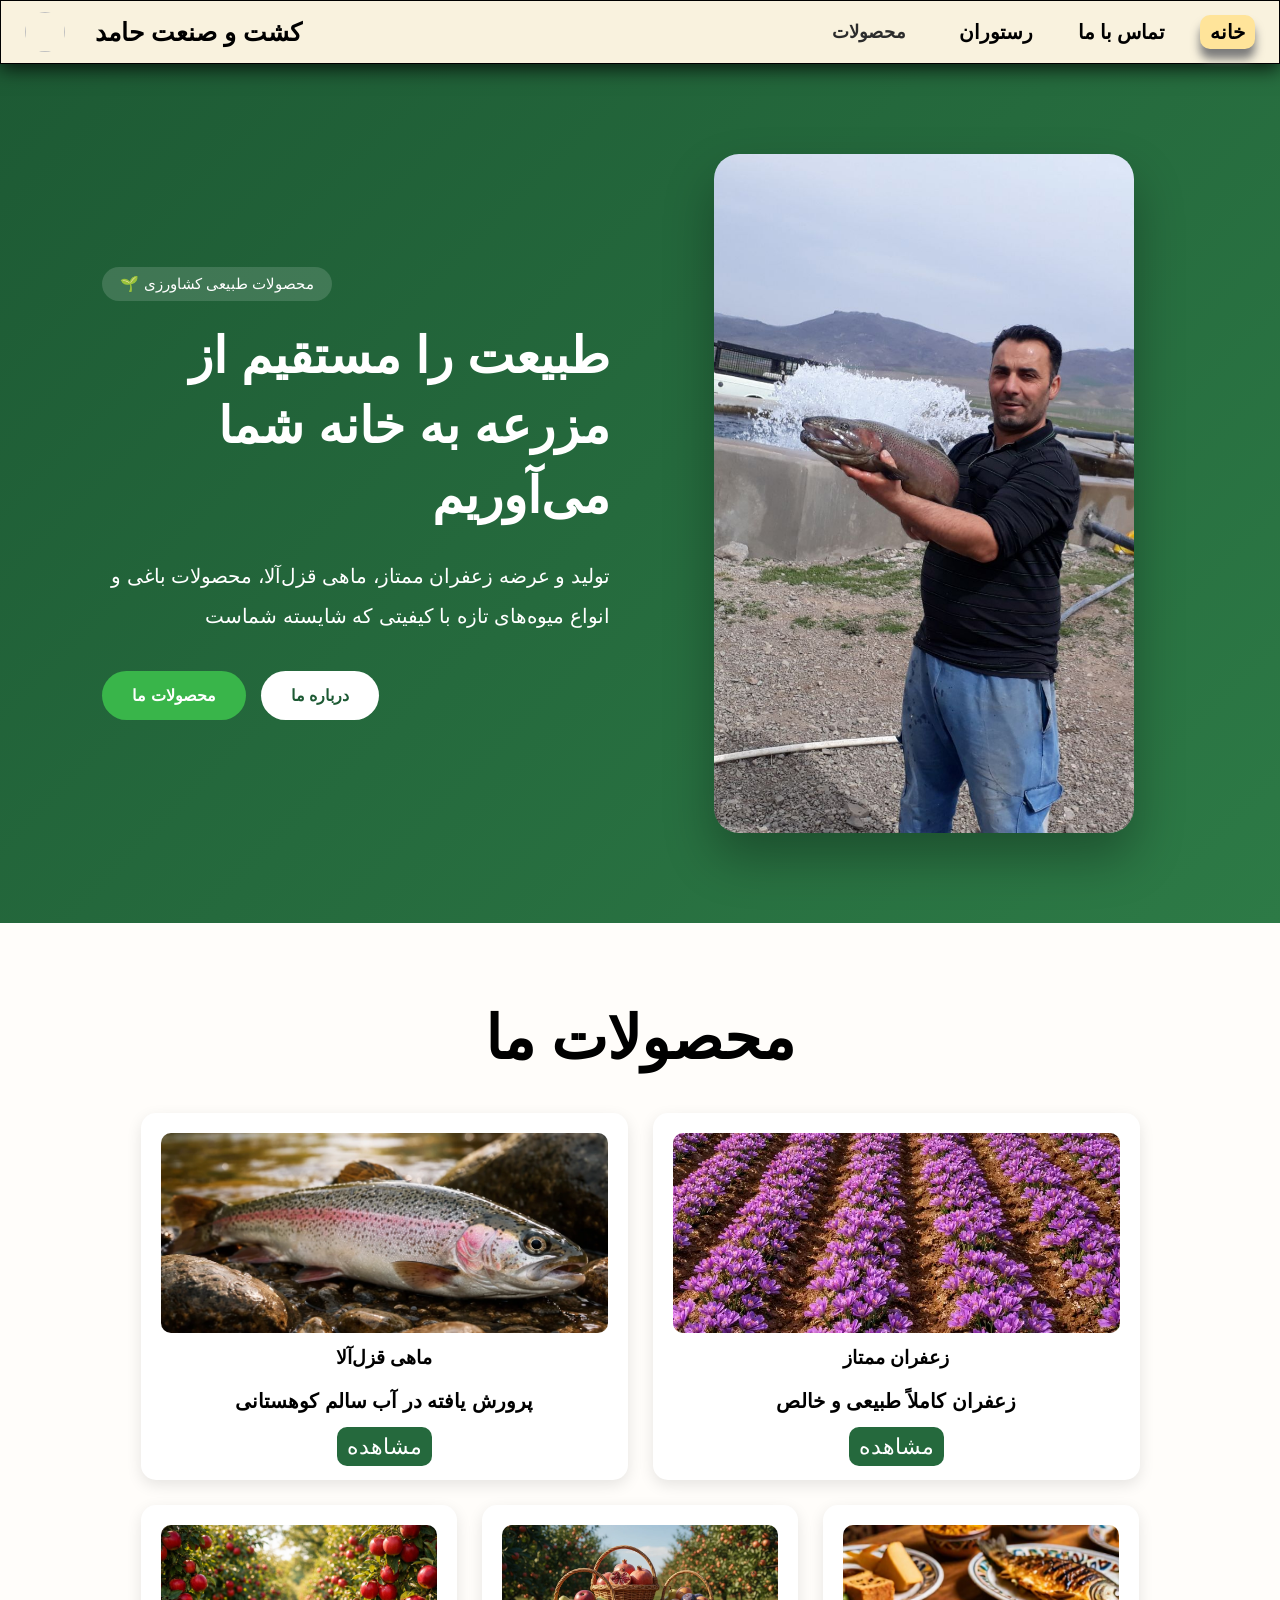
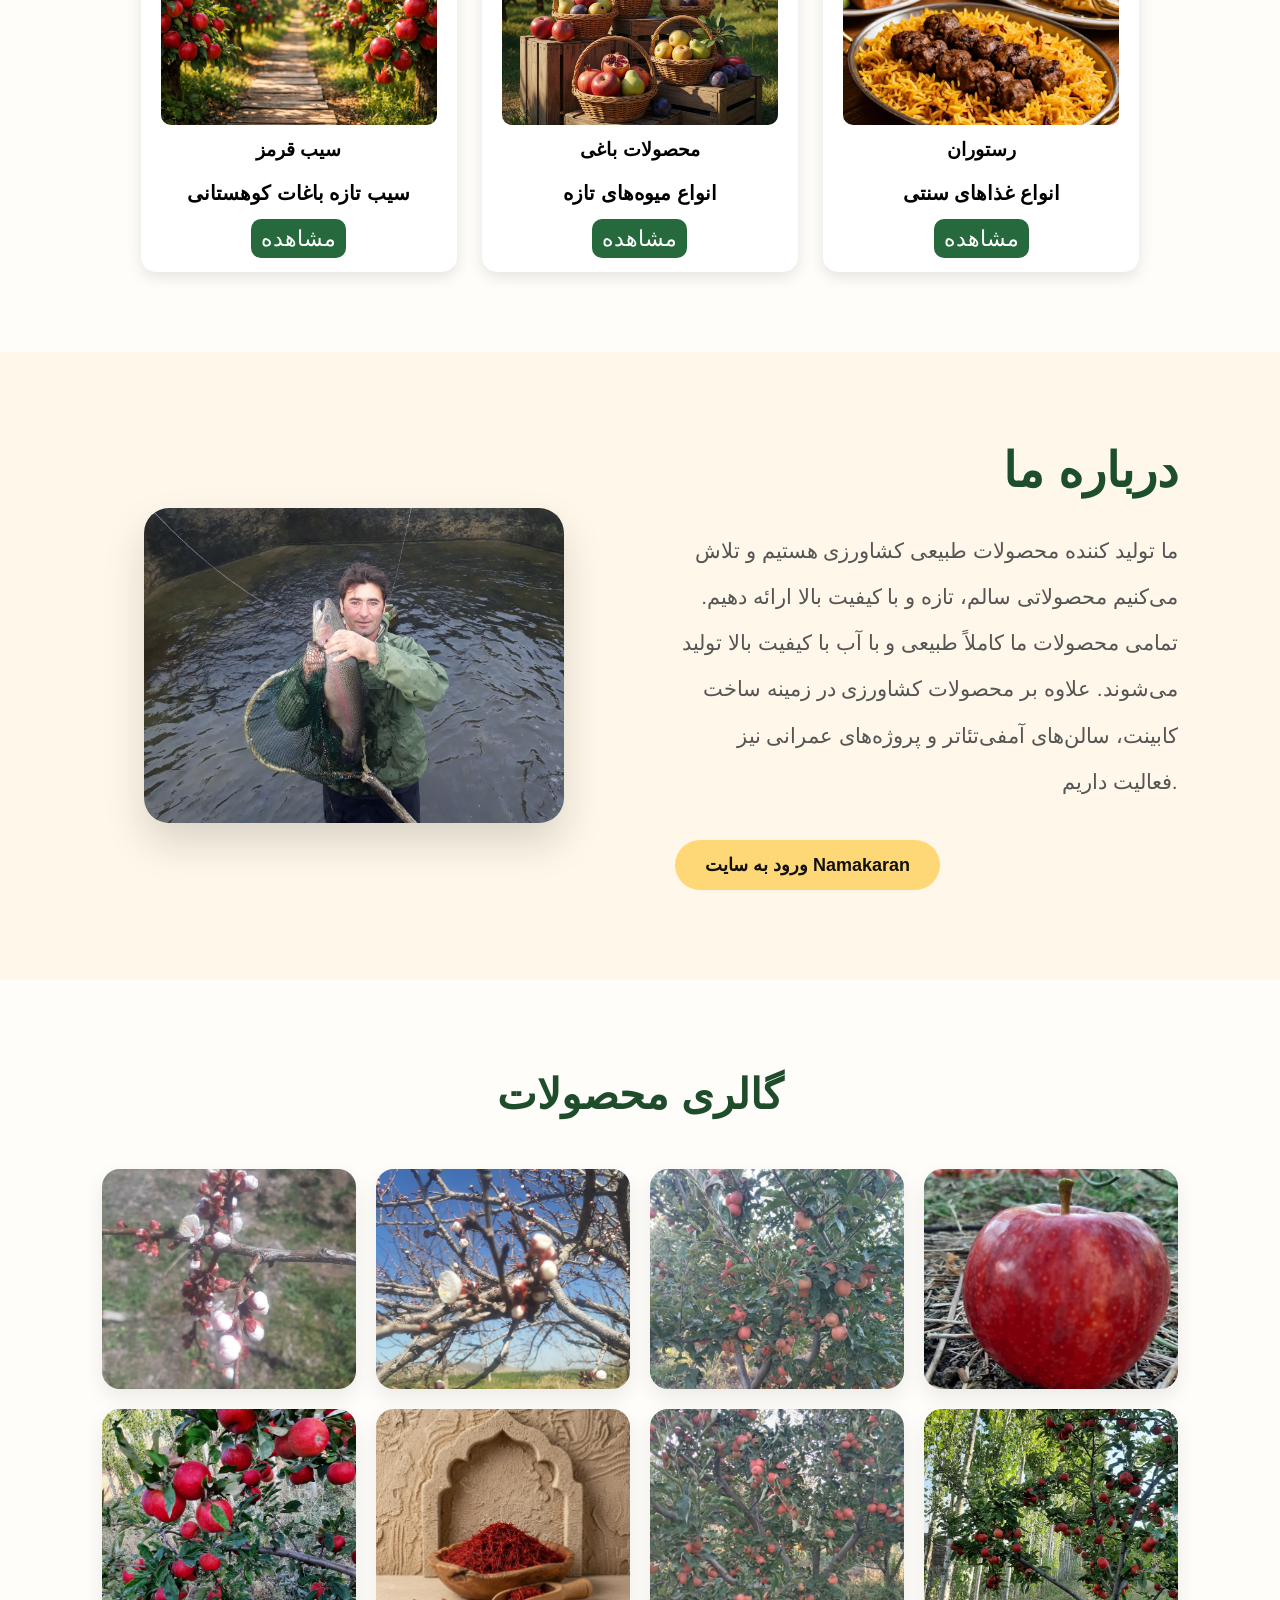
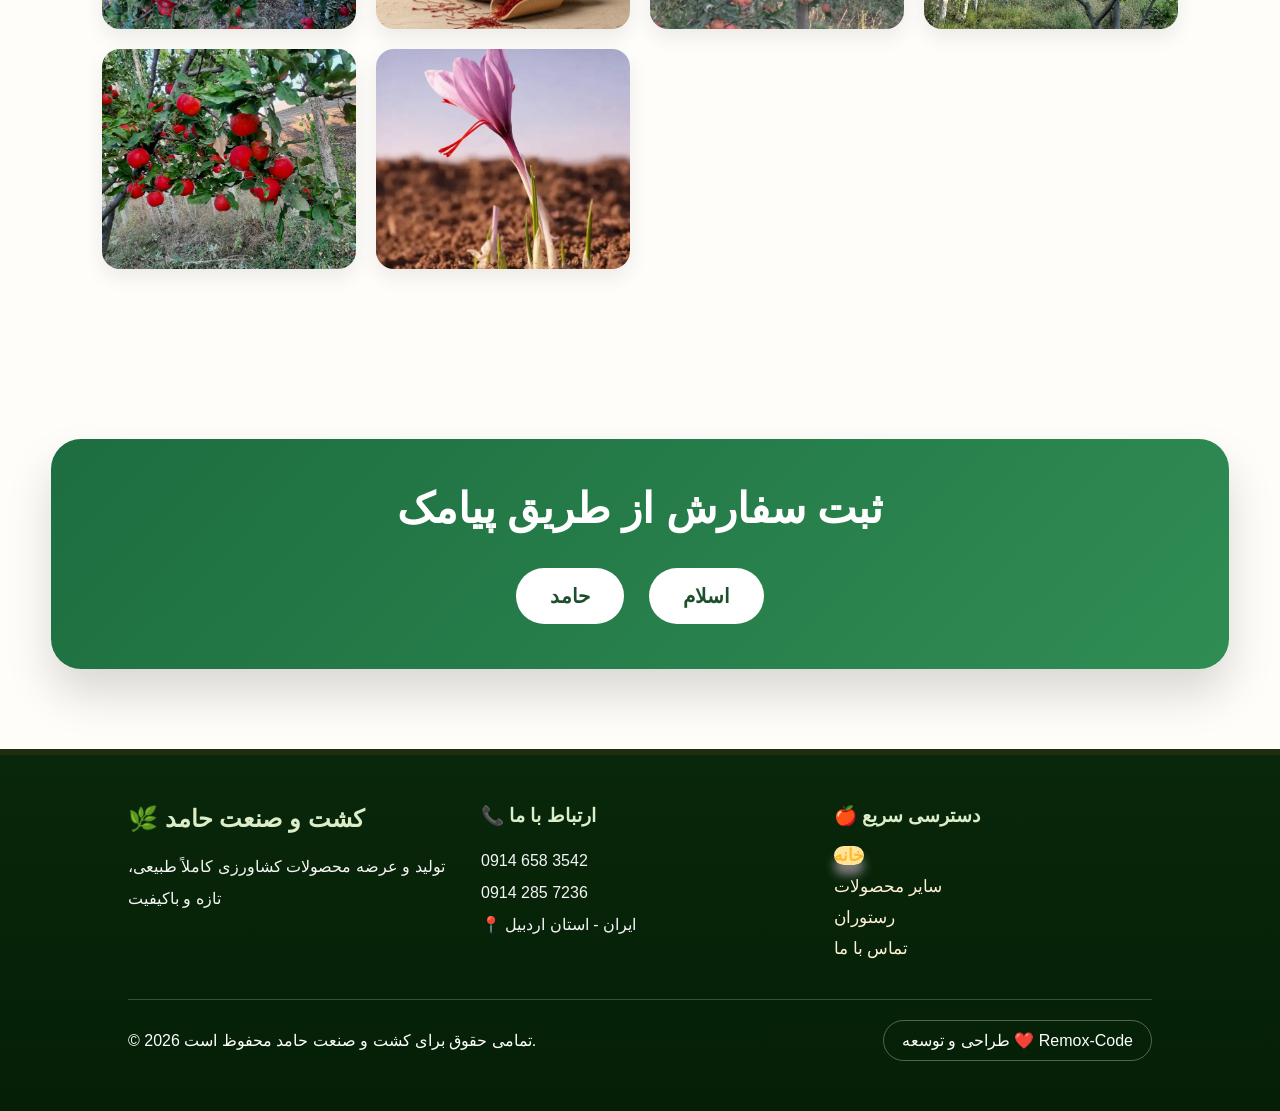
==== commit 69644d5c: "Update website" ====
--- a/index.html
+++ b/index.html
@@ -1,222 +1,188 @@
 <!doctype html>
 <html>
   <head>
-    <title>صفحه اصلی</title>
-    <link type="text/css" rel="stylesheet" href="style.css" />
-    <link type="text/css" rel="stylesheet" href="all-pages-css-js/all.css" />
-
     <meta charset="UTF-8" />
     <meta name="viewport" content="width=device-width, initial-scale=1.0" />
-    <meta name="description" content="یک سایت برای محصولات کشاورزی و دامداری" />
+
+    <title>خانه | کشت و صنعت حامد</title>
+
+    <meta
+      name="description"
+      content="تولید و عرضه محصولات طبیعی کشاورزی و دامداری"
+    />
     <meta
       name="keywords"
-      content="کشاورزی,دامداری,ماهی,قزل آلا,زعفران,ماهی قزل آلا,پرورش ماهی,زغفران ایرانی,سیب,سیب قرمز,سیب زرد,گیلاس,آلوچه,گلابی,زرد آلو"
+      content="کشاورزی,دامداری,زعفران,قزل آلا,سیب,گیلاس,گلابی,زردآلو"
     />
-    <meta name="author" content="کشت و صنعت حامد" />
-    <meta name="robots" content="index,follow" />
-    <meta property="og:title" content="سایت فروش محصولات کشاورزی" />
-    <meta
-      property="og:description"
-      content="بهترین محصولات کشاورزی کاملا طبیعی"
-    />
-    <meta property="og:url" content="https://site.com/home" />
-    <meta property="og:type" content="website" />
-    <link
-      href="https://fonts.googleapis.com/css2?family=Lobster&display=swap"
-      rel="stylesheet"
-    />
+
+    <link rel="stylesheet" href="all-pages-css-js/all.css" />
+    <link rel="stylesheet" href="home/home.css" />
+
+    <link rel="preconnect" href="https://fonts.googleapis.com" />
+    <link rel="preconnect" href="https://fonts.gstatic.com" crossorigin />
   </head>
+
   <body>
-    <header class="header">
-      <div class="logo">
-        <img src="images/logo.jpg" class="logojpg" /> کشت و صنعت حامد
-      </div>
-      <ul>
-        <li><a class="active" href="#">خانه</a></li>
-        <li><a href="pages/applle/applle.html">سیب</a></li>
-        <li><a href="pages/zaferon/zaferon.html">زعفران</a></li>
-        <li><a href="pages/fish/fish.html">ماهی</a></li>
-        <li><a href="pages/others/others.html">سایر</a></li>
-        <li><a href="pages/restaurant/restaurant.html">رستوران</a></li>
-        <li><a href="pages/get in touch/get in touch.html">تماس با ما</a></li>
-      </ul>
-
-      <div class="menu-icon" onclick="openMenu()">
-        <span></span>
-        <span></span>
-        <span></span>
-      </div>
-    </header>
-
-    <!-- Overlay -->
-    <div id="overlay" class="overlay" onclick="closeMenu()"></div>
-
-    <!-- Side Menu -->
-    <nav id="sideMenu" class="side-menu">
-      <a href="pages/fish/fish.html">ماهی </a>
-      <a href="pages/zaferon/zaferon.html">زعفران</a>
-      <a href="pages/applle/applle.html">سیب</a>
-      <a href="pages/others/others.html">سایر محصولات</a>
-      <a href="pages/restaurant/restaurant.html">رستوران</a>
-      <a href="pages/get in touch/get in touch.html">تماس با ما</a>
-    </nav>
+    <div id="header"></div>
 
     <main>
+      <!-- ================= HERO ================= -->
+
       <section class="hero">
-        <div class="hero-text">
-          <h1>محصولات طبیعی کشاورزی</h1>
-          <p>
-            تولید و عرضه زعفران، ماهی قزل‌آلا و محصولات باغی تازه از جمله : سیب
-            قرمز و زرد ، زردآلو ، گلابی ، گیلاس ، آلبالو ، توت و حتی محصولاتی
-            مانند درخت قلمه ، گندم ، آفتاب گردان یونجه کولزا و محصولات دیگر
-            درخور شما عزیزان
-          </p>
+        <div class="hero-content">
+          <div class="hero-text">
+            <span class="hero-badge"> 🌱 محصولات طبیعی کشاورزی </span>
+
+            <h1>طبیعت را مستقیم از مزرعه به خانه شما می‌آوریم</h1>
+
+            <p>
+              تولید و عرضه زعفران ممتاز، ماهی قزل‌آلا، محصولات باغی و انواع
+              میوه‌های تازه با کیفیتی که شایسته شماست
+            </p>
+
+            <div class="hero-buttons">
+              <a href="#products" class="btn-primary"> محصولات ما </a>
+
+              <a href="#about" class="btn-secondary"> درباره ما </a>
+            </div>
+          </div>
+
+          <div class="hero-image">
+            <img src="images/others/main (2).jpg" />
+          </div>
         </div>
-
-        <img
-          src="images/others/main (2).jpg"
-          class="hero-img"
-          style="border: #794f02 3px solid"
-        />
       </section>
 
-      <section class="products">
+      <!-- ================= PRODUCTS ================= -->
+
+      <section class="products" id="products">
         <h2>محصولات ما</h2>
 
         <div class="product-grid">
           <div class="product-card">
             <img src="images/product/fish.png" />
+
             <h3>ماهی قزل‌آلا</h3>
+
             <p>پرورش یافته در آب سالم کوهستانی</p>
-            <a
-              class="look"
-              style="background-color: #f06d9d; color: aliceblue"
-              href="pages/fish/fish.html"
-              >مشاهده</a
-            >
+
+            <a class="look fish" data-page="products"> مشاهده </a>
           </div>
 
           <div class="product-card">
             <img src="images/product/zaferan (2).png" />
+
             <h3>زعفران ممتاز</h3>
+
             <p>زعفران کاملاً طبیعی و خالص</p>
-            <a
-              class="look"
-              style="background-color: #46133a; color: aliceblue"
-              href="pages/zaferon/zaferon.html"
-              >مشاهده</a
-            >
+
+            <a class="look saffron" data-page="products"> مشاهده </a>
           </div>
 
           <div class="product-card">
             <img src="images/product/apple.png" />
+
             <h3>سیب قرمز</h3>
+
             <p>سیب تازه باغات کوهستانی</p>
-            <a
-              class="look"
-              style="background-color: #a60c0d; color: aliceblue"
-              href="pages/applle/applle.html"
-              >مشاهده</a
-            >
+
+            <a class="look apple" data-page="products"> مشاهده </a>
           </div>
 
           <div class="product-card">
             <img src="images/product/others (32).png" />
+
             <h3>محصولات باغی</h3>
+
             <p>انواع میوه‌های تازه</p>
-            <a
-              class="look"
-              style="background-color: #666e33; color: aliceblue"
-              href="pages/others/others.html"
-              >مشاهده</a
-            >
+
+            <a class="look fruit" data-page="products"> مشاهده </a>
           </div>
 
           <div class="product-card">
             <img src="images/product/restaurant.png" />
+
             <h3>رستوران</h3>
-            <p>انواع غذا های سنتی</p>
-            <a
-              class="look"
-              style="background-color: #78330f; color: aliceblue"
-              href="pages/restaurant/restaurant.html"
-              >مشاهده</a
-            >
+
+            <p>انواع غذاهای سنتی</p>
+
+            <a class="look restaurant" data-page="restaurant"> مشاهده </a>
           </div>
         </div>
       </section>
 
-      <section class="about">
+      <!-- ================= ABOUT ================= -->
+
+      <section class="about" id="about">
+        <div class="about-image">
+          <img src="images/others/main (1).jpg" class="about-img" />
+        </div>
+
         <div class="about-text">
           <h2>درباره ما</h2>
+
           <p>
             ما تولید کننده محصولات طبیعی کشاورزی هستیم و تلاش می‌کنیم محصولاتی
-            سالم، تازه و با کیفیت بالا ارائه دهیم. تمامی محصولات ما کاملا طبیعی
-            و اورگانیک و با آب کیفیت بالا پرورش داده میشوند. علاوه بر محصولات
-            کشاورزی ما در صنعت کابینت و سالن آمفی تئاتر و... نیز فعالیت داریم که
-            از طریق لینک زیر میتونید مشاهده کنید ، لینک سایت ما
+            سالم، تازه و با کیفیت بالا ارائه دهیم. تمامی محصولات ما کاملاً طبیعی
+            و با آب با کیفیت بالا تولید می‌شوند. علاوه بر محصولات کشاورزی در
+            زمینه ساخت کابینت، سالن‌های آمفی‌تئاتر و پروژه‌های عمرانی نیز فعالیت
+            داریم.
           </p>
-          <a class="Namakaran" href="https://remox-code.github.io/Namakaran/"
-            >Namakaran</a
-          >
+
+          <a href="https://remox-code.github.io/Namakaran/" class="Namakaran">
+            ورود به سایت Namakaran
+          </a>
         </div>
-        <img
-          src="images/others/main (1).jpg"
-          class="about-img"
-          style="border: #ffaa0072 5px double"
-        />
       </section>
 
+      <!-- ================= GALLERY ================= -->
+
       <section class="gallery">
-        <h2 style="font-size: 30px">گالری محصولات</h2>
+        <h2>گالری محصولات</h2>
 
         <div class="gallery-grid">
           <img src="images/others/others (2).jpg" />
+
           <img src="images/others/others (3).jpg" />
+
           <img src="images/others/others (4).jpg" />
+
           <img src="images/apple/apple (2).jpg" />
+
           <img src="images/apple/apple (7).jpg" />
+
           <img src="images/zaferan/zaferan (3).png" />
+
           <img src="images/others/others (5).jpg" />
+
           <img src="images/apple/apple (5).jpg" />
+
           <img src="images/apple/apple (4).jpg" />
+
           <img src="images/zaferan/zaferan (1).png" />
         </div>
       </section>
 
+      <!-- ================= ORDER ================= -->
+
       <section class="order">
-        <h1>(ارسال پیامک) ثبت سفارش</h1>
+        <h1>ثبت سفارش از طریق پیامک</h1>
+
         <div class="order-links">
-          <a href="sms:+989143583542">حامد </a>
-          <a href="sms:+989142857236">اسلام </a>
-        </div>
-      </section>
+          <a href="sms:+989143583542"> حامد </a>
 
-      <section class="contact">
-        <h2>تماس با ما</h2>
-
-        <div class="contact-box">
-          <div class="contact-item">
-            <h3>شماره تماس</h3>
-            <p>0914 658 3542</p>
-          </div>
-
-          <div class="contact-item">
-            <h3>آدرس</h3>
-            <p>ایران - استان اردبیل</p>
-          </div>
-
-          <div class="contact-item">
-            <h3>ایمیل</h3>
-            <p>example@email.com</p>
-          </div>
+          <a href="sms:+989142857236"> اسلام </a>
         </div>
       </section>
     </main>
 
-    <footer>
-      <a class="Remox-Code" href="https://t.me/Remox_4">Remox-Code.com</a>
-    </footer>
+    <div id="footer"></div>
+
+    <script>
+      window.BASE_PATH = "";
+    </script>
+
+    <script src="home/home.js"></script>
 
     <script src="all-pages-css-js/all.js"></script>
   </body>
--- a/all-pages-css-js/all.css
+++ b/all-pages-css-js/all.css
@@ -29,24 +29,27 @@
   -webkit-box-shadow: 0px 5px 18px 0px rgba(0, 0, 0, 0.75);
   -moz-box-shadow: 0px 5px 18px 0px rgba(0, 0, 0, 0.75);
 }
-.header ul {
-  display: flex;
-  list-style: none;
+.header {
+  display: flex;
   gap: 40px;
 }
-li a {
+.category-nav a {
   text-decoration: none;
   font-size: 20px;
   font-family: Georgia, "Times New Roman", Times, serif;
   color: black;
   padding: 5px 10px;
-  border-radius: 10px;
   font-weight: bold;
 }
-li a:hover {
+
+.active,
+.category-nav a:hover,
+.category-nav .active {
   background-color: #ffe49a;
   box-shadow: 0 10px 10px rgb(123, 123, 123);
   transition: ease 0.5s;
+  width: fit-content;
+  border-radius: 10px;
 }
 .logo {
   display: flex;
@@ -130,42 +133,209 @@
   left: 0;
 }
 
-/* footer */
-.active {
-  background-color: #435b2a67;
-  box-shadow: 0 10px 10px rgb(202, 202, 202);
-}
-footer {
-  text-align: center;
-  padding: 20px;
-  background: #1a1a1a;
-}
-.Remox-Code {
-  background-color: #e4870498;
-  text-decoration: none;
-  color: wheat;
-  padding: 5px 10px 5px 10px;
-  padding: 3px 8px 3px 8px;
+.footer {
+  margin-top: 70px;
+  background: linear-gradient(180deg, #09270b, #041f06);
+  color: #fff;
+  padding: 50px 10%;
+  border-top: 6px solid #1f2e0e;
+}
+
+.footer-content {
+  display: grid;
+  grid-template-columns: repeat(auto-fit, minmax(250px, 1fr));
+  gap: 35px;
+}
+
+.footer-section h2,
+.footer-section h3 {
+  margin-bottom: 18px;
+  color: #dcedc8;
+}
+
+.footer-section p {
+  line-height: 2;
+  color: #f5f5f5;
+}
+
+.footer-section ul {
+  list-style: none;
+  display: flex;
+  flex-direction: column;
+  gap: 10px;
+}
+
+.footer-section li a {
+  text-decoration: none;
+  color: rgb(255, 240, 211);
+  font-size: 17px;
+}
+.footer-section li a:hover {
+  color: rgb(255, 191, 63);
+}
+.footer-section .active {
+  color: rgb(255, 185, 44);
+  font-weight: bold;
+}
+.footer-bottom {
+  margin-top: 40px;
+  border-top: 1px solid rgba(255, 255, 255, 0.2);
+  padding-top: 20px;
+  display: flex;
+  justify-content: space-between;
+  align-items: center;
+  flex-wrap: wrap;
+  gap: 15px;
+}
+.developer {
+  color: #fff;
+  text-decoration: none;
+  padding: 10px 18px;
+  border: 1px solid rgba(255, 255, 255, 0.3);
   border-radius: 30px;
-  border: #0f2e17 5px solid;
-  font-weight: bold;
-}
-.Remox-Code:hover {
-  transition: ease 0.5s;
-  border: #2b783e 5px solid;
-  background-color: #c4c4c4da;
-  color: rgb(0, 0, 0);
+  transition: 0.3s;
+}
+
+.developer:hover {
+  background: #8bc34a;
+  color: #1b5e20;
+  transform: translateY(-3px);
+}
+.category-nav {
+  display: flex;
+  align-items: center;
+  gap: 25px;
+}
+
+.category-item {
+  position: relative;
+}
+
+.category-item > a {
+  display: block;
+  padding: 10px 18px;
+  border-radius: 12px;
+  text-decoration: none;
+  color: #2c2c2c;
+  font-size: 18px;
+  font-weight: 700;
+  transition: all 0.3s ease;
+}
+
+.category-item > a:hover {
+  background: #ffe49a;
+  color: #315d17;
+  transform: translateY(-2px);
+  box-shadow: 0 8px 20px rgba(0, 0, 0, 0.12);
+}
+
+/* ساب منو */
+.submenu {
+  position: absolute;
+  top: calc(100% + 12px);
+  right: 0;
+
+  min-width: 220px;
+
+  background: #fffdf7;
+  border: 1px solid rgba(0, 0, 0, 0.08);
+  border-radius: 16px;
+
+  padding: 12px;
+  align-items: end;
+  display: flex;
+  flex-direction: column;
+  gap: 8px;
+
+  box-shadow: 0 20px 40px rgba(0, 0, 0, 0.15);
+
+  opacity: 0;
+  visibility: hidden;
+  transform: translateY(15px) scale(0.98);
+
+  transition:
+    opacity 0.35s,
+    transform 0.35s,
+    visibility 0s linear 0.35s;
+}
+
+.submenu a {
+  display: block;
+  text-decoration: none;
+  color: #333;
+  padding: 10px 14px;
+  border-radius: 10px;
+  width: fit-content;
+  font-size: 15px;
+  transition: 0.25s;
+}
+
+.submenu a:hover {
+  background: #f7efd5;
+  color: #2f6f1e;
+  padding-right: 22px;
+}
+
+/* نمایش */
+.category-item:hover .submenu {
+  opacity: 1;
+  visibility: visible;
+  transform: translateY(0) scale(1);
+
+  transition:
+    opacity 0.25s,
+    transform 0.25s,
+    visibility 0s;
+}
+@media (max-width: 768px) {
+  .footer {
+    text-align: center;
+  }
+
+  .footer-bottom {
+    flex-direction: column;
+  }
 }
 @media (max-width: 980px) {
-  .header ul {
+  .category-nav {
     gap: 15px;
   }
-}
+
+  .category-nav a {
+    font-size: 18px;
+  }
+}
+
 @media (max-width: 760px) {
+  .category-nav {
+    display: none;
+  }
+
   .menu-icon {
-    display: inline;
-  }
-  .header ul {
-    display: none;
-  }
-}
+    display: block;
+  }
+
+  .logo {
+    font-size: 20px;
+    gap: 12px;
+  }
+
+  .header {
+    padding: 0 18px;
+  }
+}
+
+@media (max-width: 480px) {
+  .logo {
+    font-size: 17px;
+  }
+
+  .logo img {
+    width: 35px;
+    height: 35px;
+  }
+
+  .side-menu {
+    width: 260px;
+  }
+}
--- a/home/home.css
+++ b/home/home.css
@@ -0,0 +1,397 @@
+.gallery,
+.order,
+.products {
+  text-align: center;
+}
+.about h2,
+.about p,
+.hero h1,
+.hero p {
+  text-align: right;
+}
+.hero {
+  background: linear-gradient(135deg, #1d5a34, #2d7a46);
+  padding: 90px 8%;
+  color: #fff;
+  overflow: hidden;
+}
+.hero-content {
+  display: flex;
+  align-items: center;
+  justify-content: space-between;
+  gap: 60px;
+  max-width: 1300px;
+  margin: auto;
+}
+.about-text,
+.hero-text {
+  flex: 1;
+}
+.hero-badge {
+  display: inline-block;
+  padding: 8px 18px;
+  background: #ffffff25;
+  border-radius: 50px;
+  margin-bottom: 20px;
+  font-size: 15px;
+}
+.btn-primary,
+.btn-secondary {
+  padding: 15px 30px;
+  border-radius: 50px;
+  transition: 0.3s;
+  text-decoration: none;
+  font-weight: 700;
+}
+.hero h1 {
+  font-size: 50px;
+  line-height: 1.4;
+  font-family: "Gill Sans", "Gill Sans MT", Calibri, "Trebuchet MS", sans-serif;
+  margin-bottom: 25px;
+}
+.hero p {
+  font-size: 20px;
+  line-height: 2;
+  margin-bottom: 35px;
+  max-width: 650px;
+}
+.hero-buttons {
+  display: flex;
+  gap: 15px;
+  flex-wrap: wrap;
+}
+.btn-primary {
+  background: #39b54a;
+  color: #fff;
+}
+.btn-primary:hover,
+.btn-secondary:hover,
+.product-card:hover {
+  transform: translateY(-5px);
+}
+.btn-secondary {
+  background: #fff;
+  color: #1d5a34;
+}
+.about-image,
+.hero-image {
+  flex: 1;
+  display: flex;
+  justify-content: center;
+}
+.hero-image img {
+  width: 420px;
+  border-radius: 25px;
+  box-shadow: 0 25px 50px rgba(0, 0, 0, 0.3);
+  transition: 0.4s;
+}
+.hero-image img:hover {
+  transform: scale(1.04);
+}
+.products {
+  padding: 80px 10%;
+}
+.products h2 {
+  margin-bottom: 40px;
+  font-weight: 700;
+  font-size: 60px;
+}
+.products p {
+  margin-top: 20px;
+  margin-bottom: 20px;
+  font-size: 20px;
+  font-weight: 700;
+}
+.product-grid {
+  display: flex;
+  flex-wrap: wrap;
+  justify-content: center;
+  gap: 25px;
+}
+.product-card {
+  flex: 0 0 calc(50% - 25px);
+  background: #fff;
+  padding: 20px;
+  border-radius: 15px;
+  box-shadow: 0 5px 15px rgba(0, 0, 0, 0.1);
+  transition: 0.3s;
+}
+.about-img,
+.gallery-grid img {
+  object-fit: cover;
+  transition: 0.4s;
+}
+.product-card:nth-child(n + 3) {
+  flex: 0 0 calc(33.33% - 25px);
+}
+.product-card img {
+  width: 100%;
+  height: 200px;
+  object-fit: cover;
+  border-radius: 10px;
+  margin-bottom: 10px;
+}
+.look {
+  text-decoration: none;
+  padding: 7px 10px;
+  border-radius: 10px;
+  font-size: 1.4rem;
+  background-color: #25693d;
+  color: #fff;
+}
+.about {
+  padding: 90px 8%;
+  display: flex;
+  align-items: center;
+  justify-content: space-between;
+  gap: 70px;
+  background: #fff8ea;
+}
+.about-img {
+  width: min(100%, 420px);
+  border-radius: 25px;
+  box-shadow: 0 20px 40px rgba(0, 0, 0, 0.15);
+  flex-shrink: 0;
+}
+.about-img:hover {
+  transform: scale(1.03);
+}
+.about h2 {
+  font-size: 48px;
+  margin-bottom: 30px;
+  color: #1d4f2d;
+}
+.about p {
+  font-size: 21px;
+  line-height: 2.2;
+  color: #555;
+  margin-bottom: 35px;
+}
+.Namakaran {
+  display: inline-block;
+  text-decoration: none;
+  background: #fed877;
+  color: #111;
+  padding: 14px 30px;
+  border-radius: 50px;
+  font-size: 18px;
+  font-weight: 700;
+  transition: 0.3s;
+}
+.Namakaran:hover {
+  transform: translateY(-5px);
+  background: #ffca3b;
+  box-shadow: 0 12px 25px rgba(0, 0, 0, 0.15);
+}
+.gallery {
+  padding: 90px 8%;
+}
+.gallery h2 {
+  font-size: 42px;
+  color: #1f4d2b;
+  margin-bottom: 50px;
+}
+.gallery-grid {
+  display: grid;
+  grid-template-columns: repeat(auto-fit, minmax(220px, 1fr));
+  gap: 20px;
+}
+.gallery-grid img {
+  width: 100%;
+  height: 220px;
+  border-radius: 18px;
+  cursor: pointer;
+  box-shadow: 0 8px 20px rgba(0, 0, 0, 0.08);
+}
+.gallery-grid img:hover {
+  transform: scale(1.06);
+  box-shadow: 0 18px 35px rgba(0, 0, 0, 0.18);
+}
+.order {
+  margin: 80px auto;
+  width: min(1200px, 92%);
+  padding: 45px;
+  border-radius: 30px;
+  background: linear-gradient(135deg, #1d6d40, #2f8d53);
+  color: #fff;
+  box-shadow: 0 25px 45px rgba(0, 0, 0, 0.15);
+}
+.order h1 {
+  font-size: 42px;
+  margin-bottom: 35px;
+}
+.order-links {
+  display: flex;
+  justify-content: center;
+  gap: 25px;
+  flex-wrap: wrap;
+}
+.order a {
+  text-decoration: none;
+  color: #1d4f2d;
+  background: #fff;
+  padding: 16px 34px;
+  border-radius: 50px;
+  font-size: 20px;
+  font-weight: 700;
+  transition: 0.35s;
+}
+.order a:hover {
+  transform: translateY(-8px);
+  box-shadow: 0 18px 30px rgba(0, 0, 0, 0.2);
+}
+@media (max-width: 980px) {
+  .about {
+    gap: 40px;
+  }
+  .about h2 {
+    font-size: 40px;
+  }
+  .about p {
+    font-size: 18px;
+  }
+  .product-card {
+    flex: 0 0 calc(50% - 20px);
+  }
+}
+@media (max-width: 900px) {
+  .hero-content {
+    flex-direction: column-reverse;
+    text-align: center;
+  }
+  .hero h1 {
+    font-size: 38px;
+  }
+  .hero p {
+    margin: auto auto 30px;
+    font-size: 17px;
+  }
+  .hero-buttons {
+    justify-content: center;
+  }
+  .hero-image img {
+    width: 300px;
+  }
+}
+@media (max-width: 760px) {
+  .hero {
+    padding: 90px 15px 120px;
+  }
+  .hero-container {
+    flex-direction: column-reverse;
+    text-align: center;
+    gap: 45px;
+  }
+  .hero h1 {
+    font-size: 36px;
+  }
+  .hero p {
+    font-size: 17px;
+    margin: auto auto 35px;
+  }
+  .hero-buttons {
+    justify-content: center;
+  }
+  .hero-stats {
+    justify-content: center;
+    gap: 30px;
+  }
+  .hero-image img {
+    width: min(90%, 340px);
+  }
+  .about {
+    flex-direction: column;
+    text-align: center;
+  }
+  .about-text {
+    order: 1;
+  }
+  .about-image {
+    order: 2;
+    width: 100%;
+  }
+  .about-img {
+    width: min(90%, 360px);
+    max-width: 360px;
+  }
+  .product-grid {
+    flex-direction: column;
+    align-items: center;
+  }
+
+  .product-card {
+    width: 100%;
+    max-width: 420px;
+    flex: none;
+  }
+  .gallery-grid {
+    grid-template-columns: repeat(2, 1fr);
+  }
+  .gallery-grid img {
+    height: 170px;
+  }
+  .order h1 {
+    font-size: 30px;
+  }
+}
+@media (max-width: 480px) {
+  .hero {
+    min-height: auto;
+  }
+  .hero h1 {
+    font-size: 28px;
+    line-height: 1.7;
+  }
+  .hero p {
+    font-size: 15px;
+    line-height: 2;
+  }
+  .hero-btn {
+    width: 100%;
+  }
+  .hero-buttons {
+    flex-direction: column;
+  }
+  .hero-image img {
+    width: 260px;
+  }
+  .hero-badge {
+    font-size: 13px;
+  }
+  .stat h2 {
+    font-size: 28px;
+  }
+  .stat span {
+    font-size: 15px;
+  }
+  .about h2,
+  .gallery h2,
+  .products h2 {
+    font-size: 32px;
+  }
+  .about p {
+    font-size: 16px;
+    line-height: 2;
+  }
+  .about-img {
+    width: 90%;
+    max-width: 300px;
+    min-width: 220px;
+  }
+  .gallery-grid {
+    grid-template-columns: 1fr;
+  }
+  .gallery-grid img {
+    height: 220px;
+  }
+  .order {
+    padding: 30px 20px;
+  }
+  .order h1 {
+    font-size: 24px;
+  }
+  .order a {
+    width: 100%;
+    justify-content: center;
+  }
+}
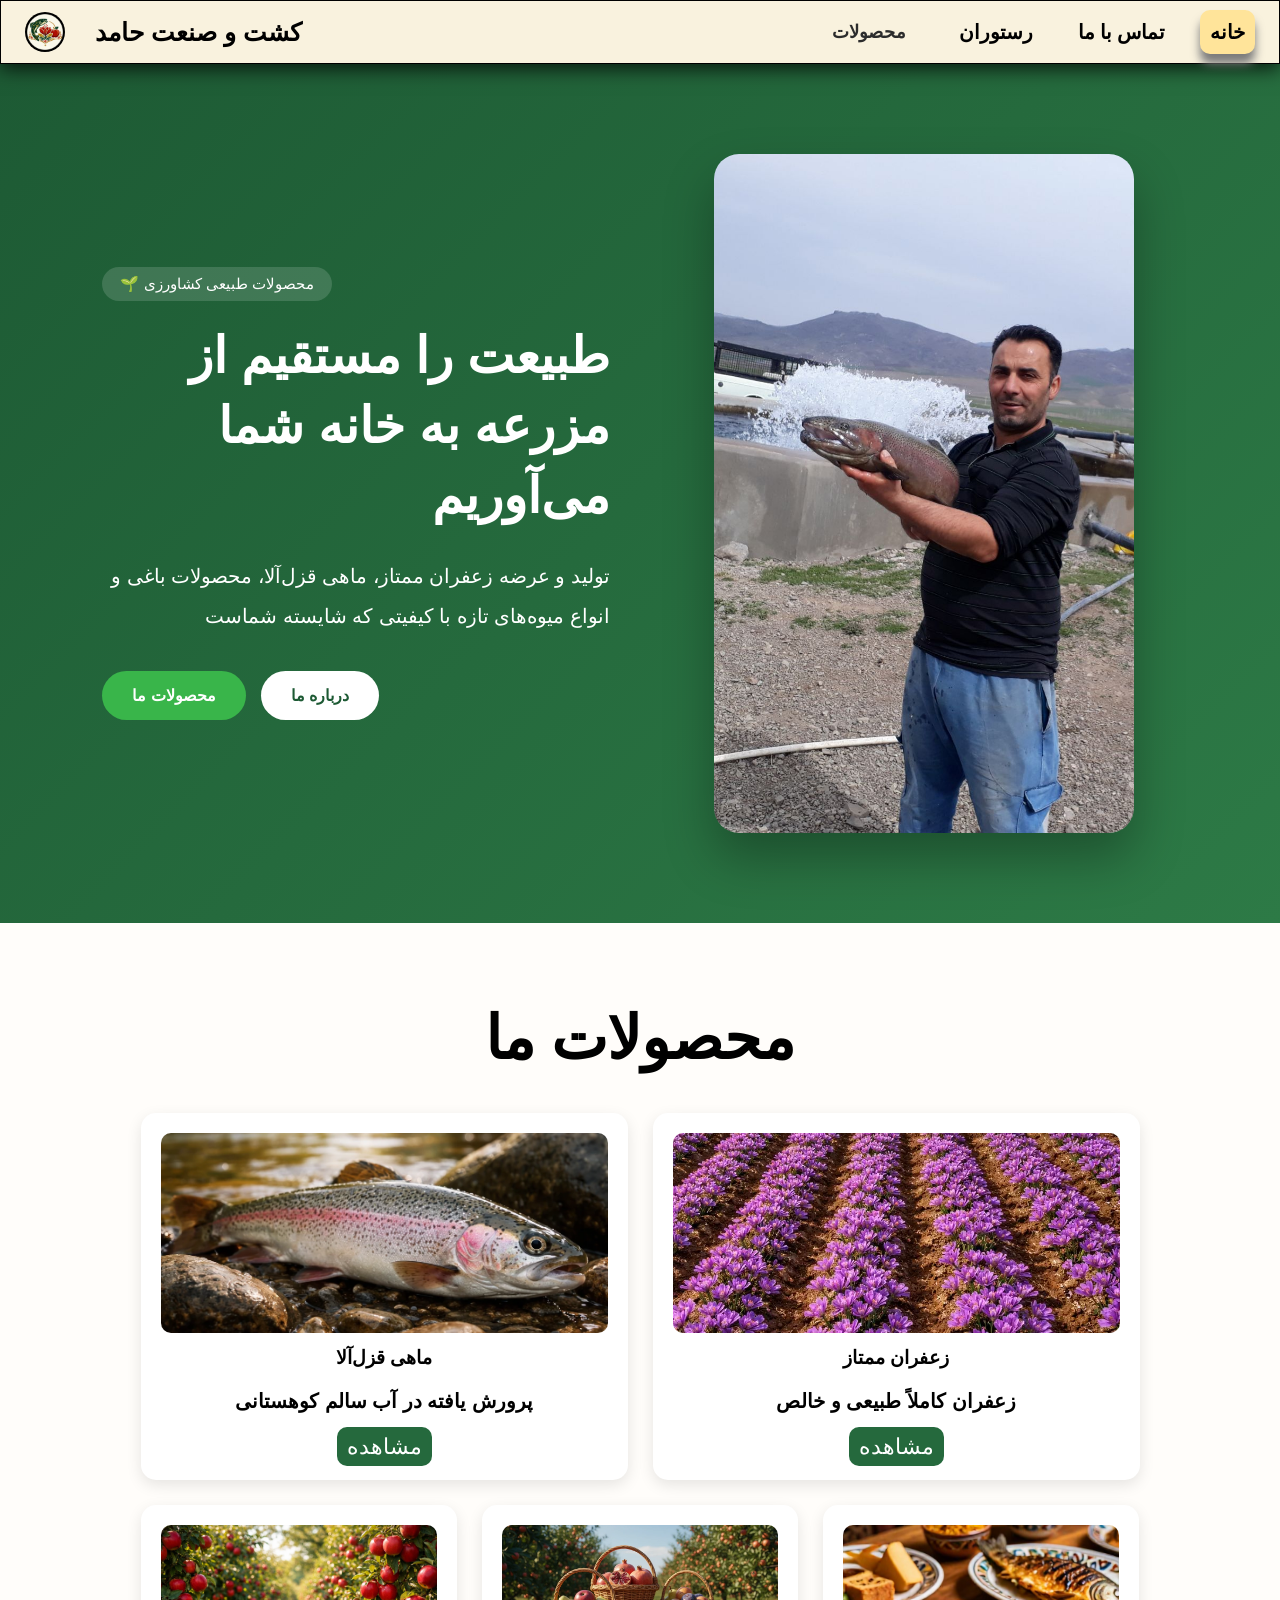
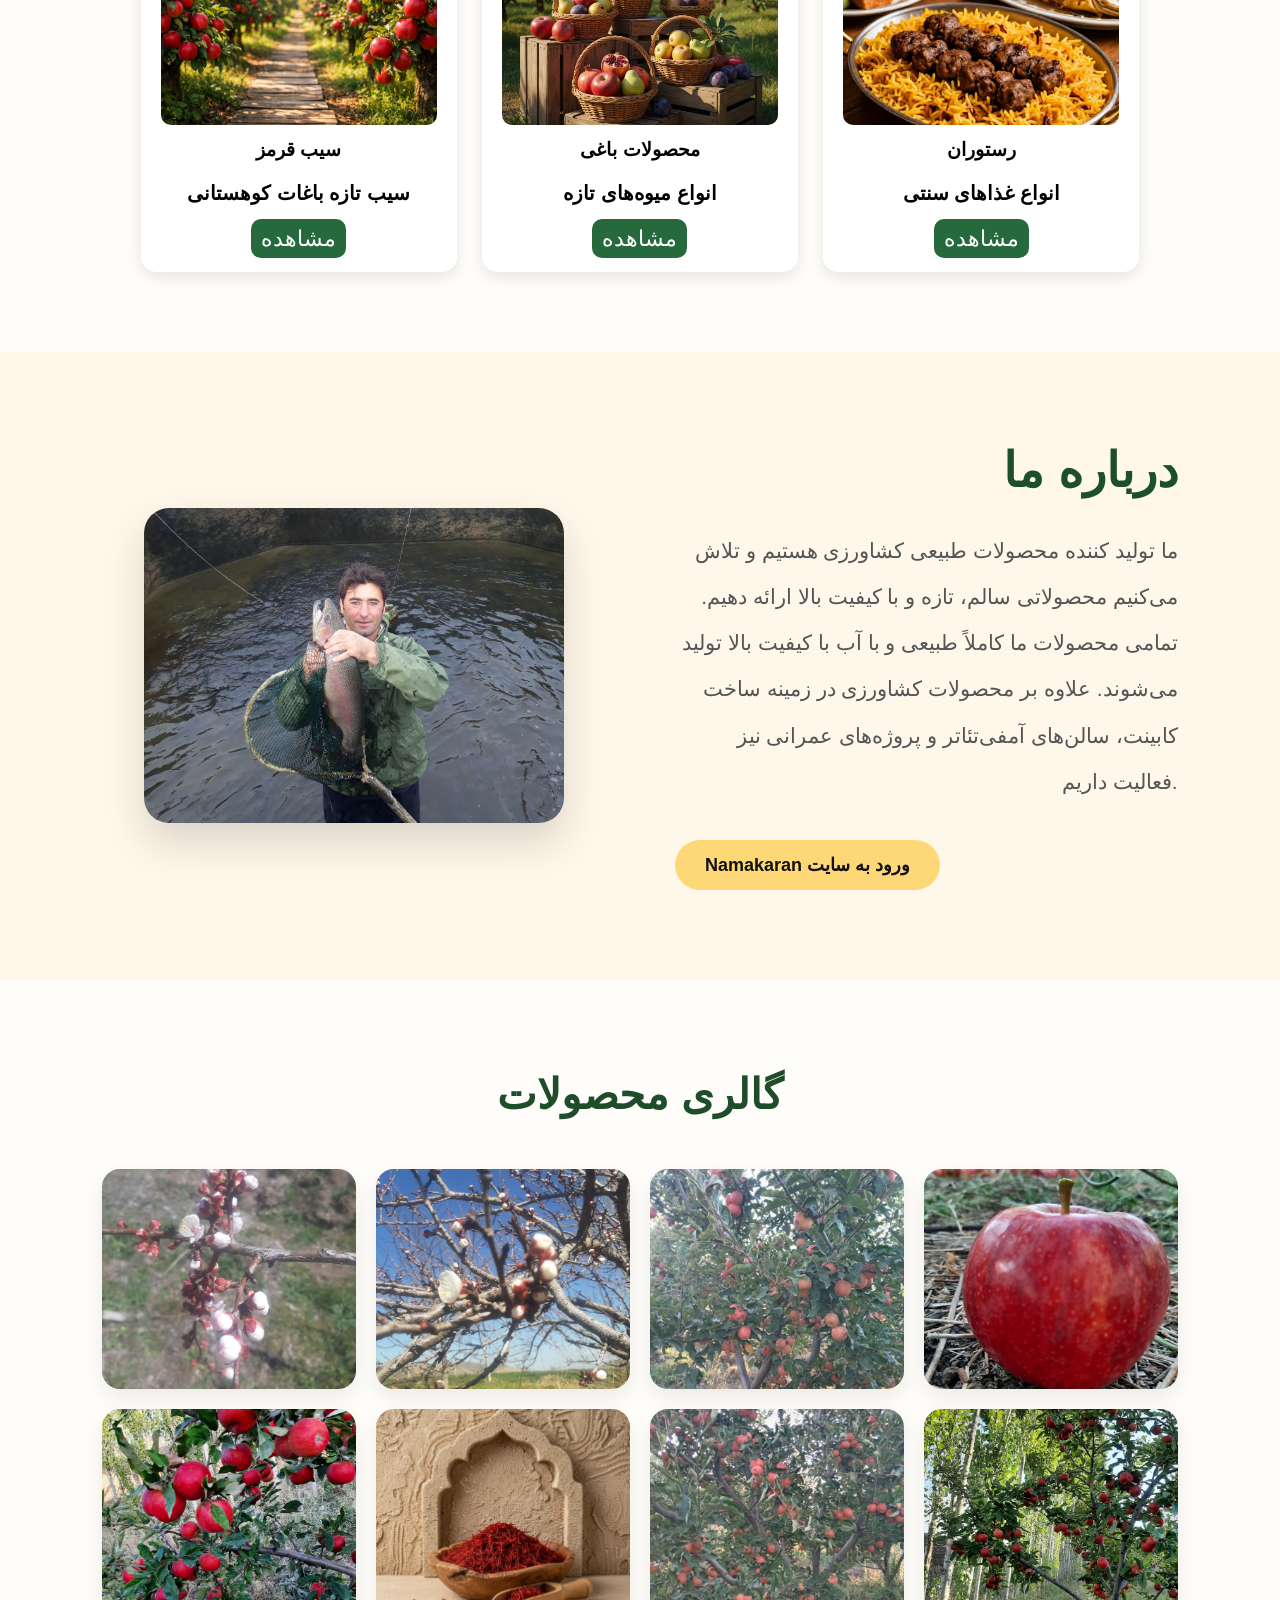
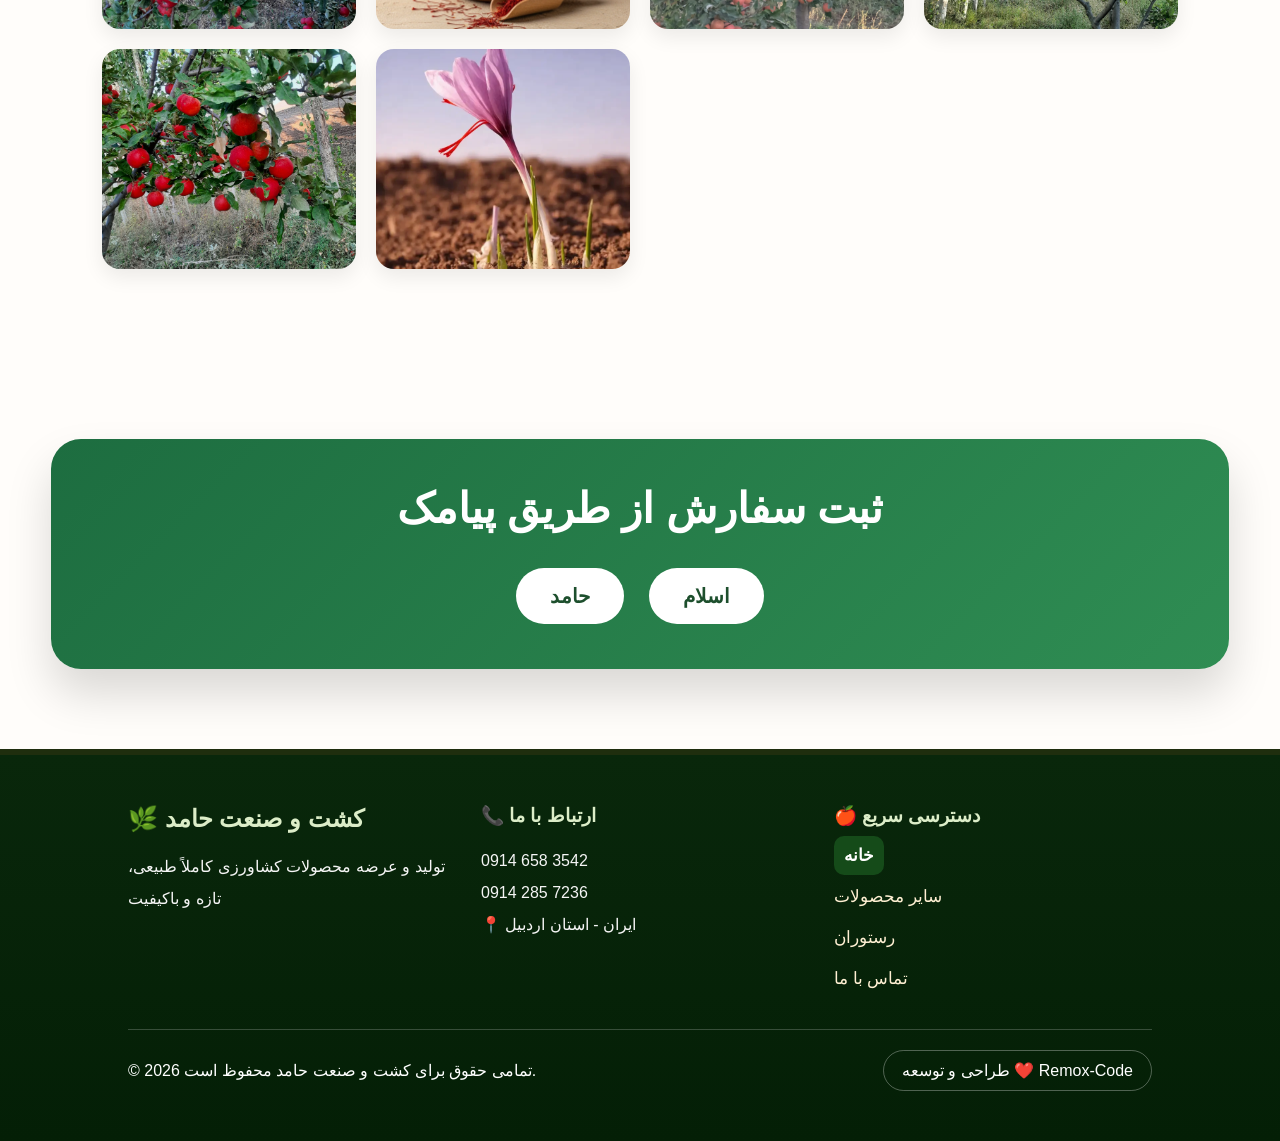
==== commit 89f9e208: "Update website" ====
--- a/index.html
+++ b/index.html
@@ -48,7 +48,7 @@
           </div>
 
           <div class="hero-image">
-            <img src="images/others/main (2).jpg" />
+            <img src="images/persenel/Hamed.jpg" />
           </div>
         </div>
       </section>
@@ -115,7 +115,7 @@
 
       <section class="about" id="about">
         <div class="about-image">
-          <img src="images/others/main (1).jpg" class="about-img" />
+          <img src="images/persenel/Eslam (2).jpg" class="about-img" />
         </div>
 
         <div class="about-text">
@@ -130,7 +130,7 @@
           </p>
 
           <a href="https://remox-code.github.io/Namakaran/" class="Namakaran">
-            ورود به سایت Namakaran
+            Namakaran ورود به سایت
           </a>
         </div>
       </section>
--- a/all-pages-css-js/all.css
+++ b/all-pages-css-js/all.css
@@ -1,3 +1,6 @@
+html {
+  scrollbar-color: #23663b #f9f2de;
+}
 * {
   margin: 0;
   padding: 0;
@@ -50,6 +53,7 @@
   transition: ease 0.5s;
   width: fit-content;
   border-radius: 10px;
+  padding: 10px;
 }
 .logo {
   display: flex;
@@ -162,7 +166,7 @@
   list-style: none;
   display: flex;
   flex-direction: column;
-  gap: 10px;
+  gap: 20px;
 }
 
 .footer-section li a {
@@ -172,10 +176,13 @@
 }
 .footer-section li a:hover {
   color: rgb(255, 191, 63);
+  transition: 0.25s;
 }
 .footer-section .active {
-  color: rgb(255, 185, 44);
+  color: rgb(255, 255, 255);
   font-weight: bold;
+  background-color: #154b19;
+  box-shadow: 0 10px 10px rgba(123, 123, 123, 0);
 }
 .footer-bottom {
   margin-top: 40px;
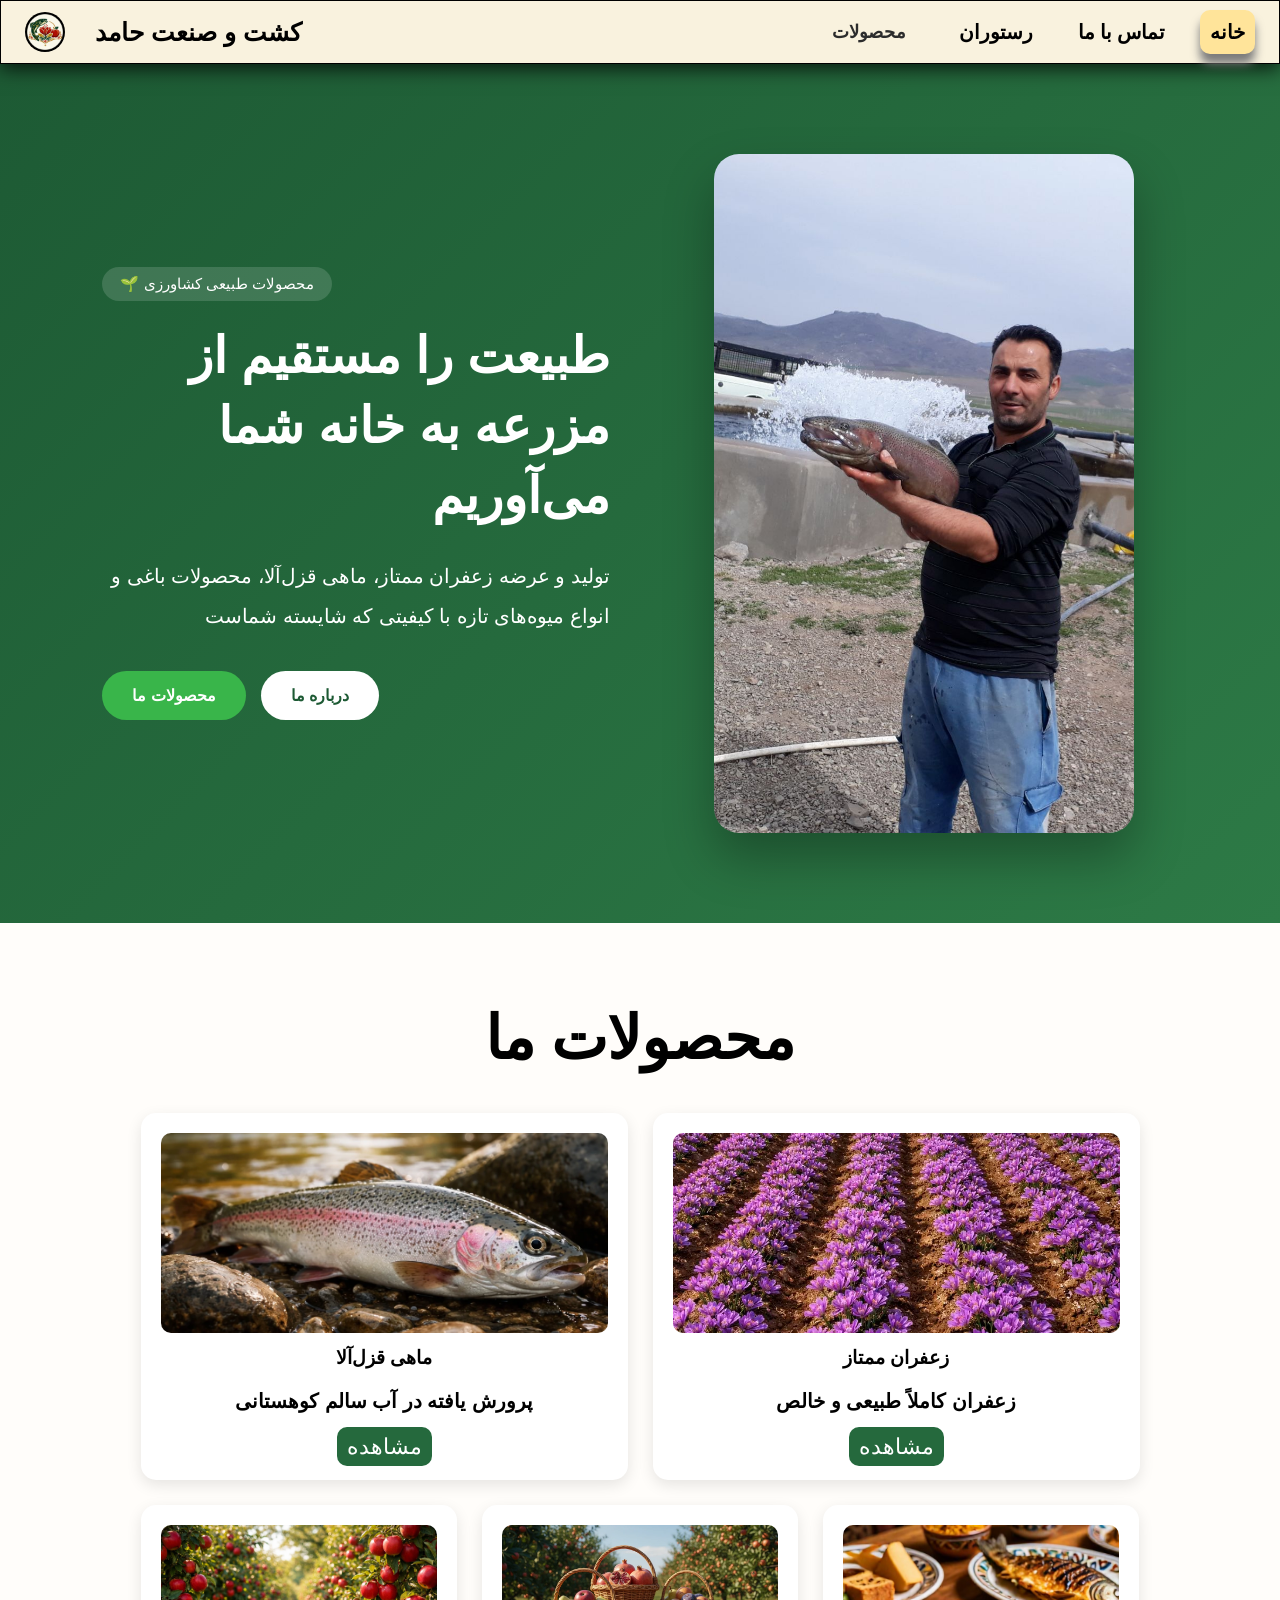
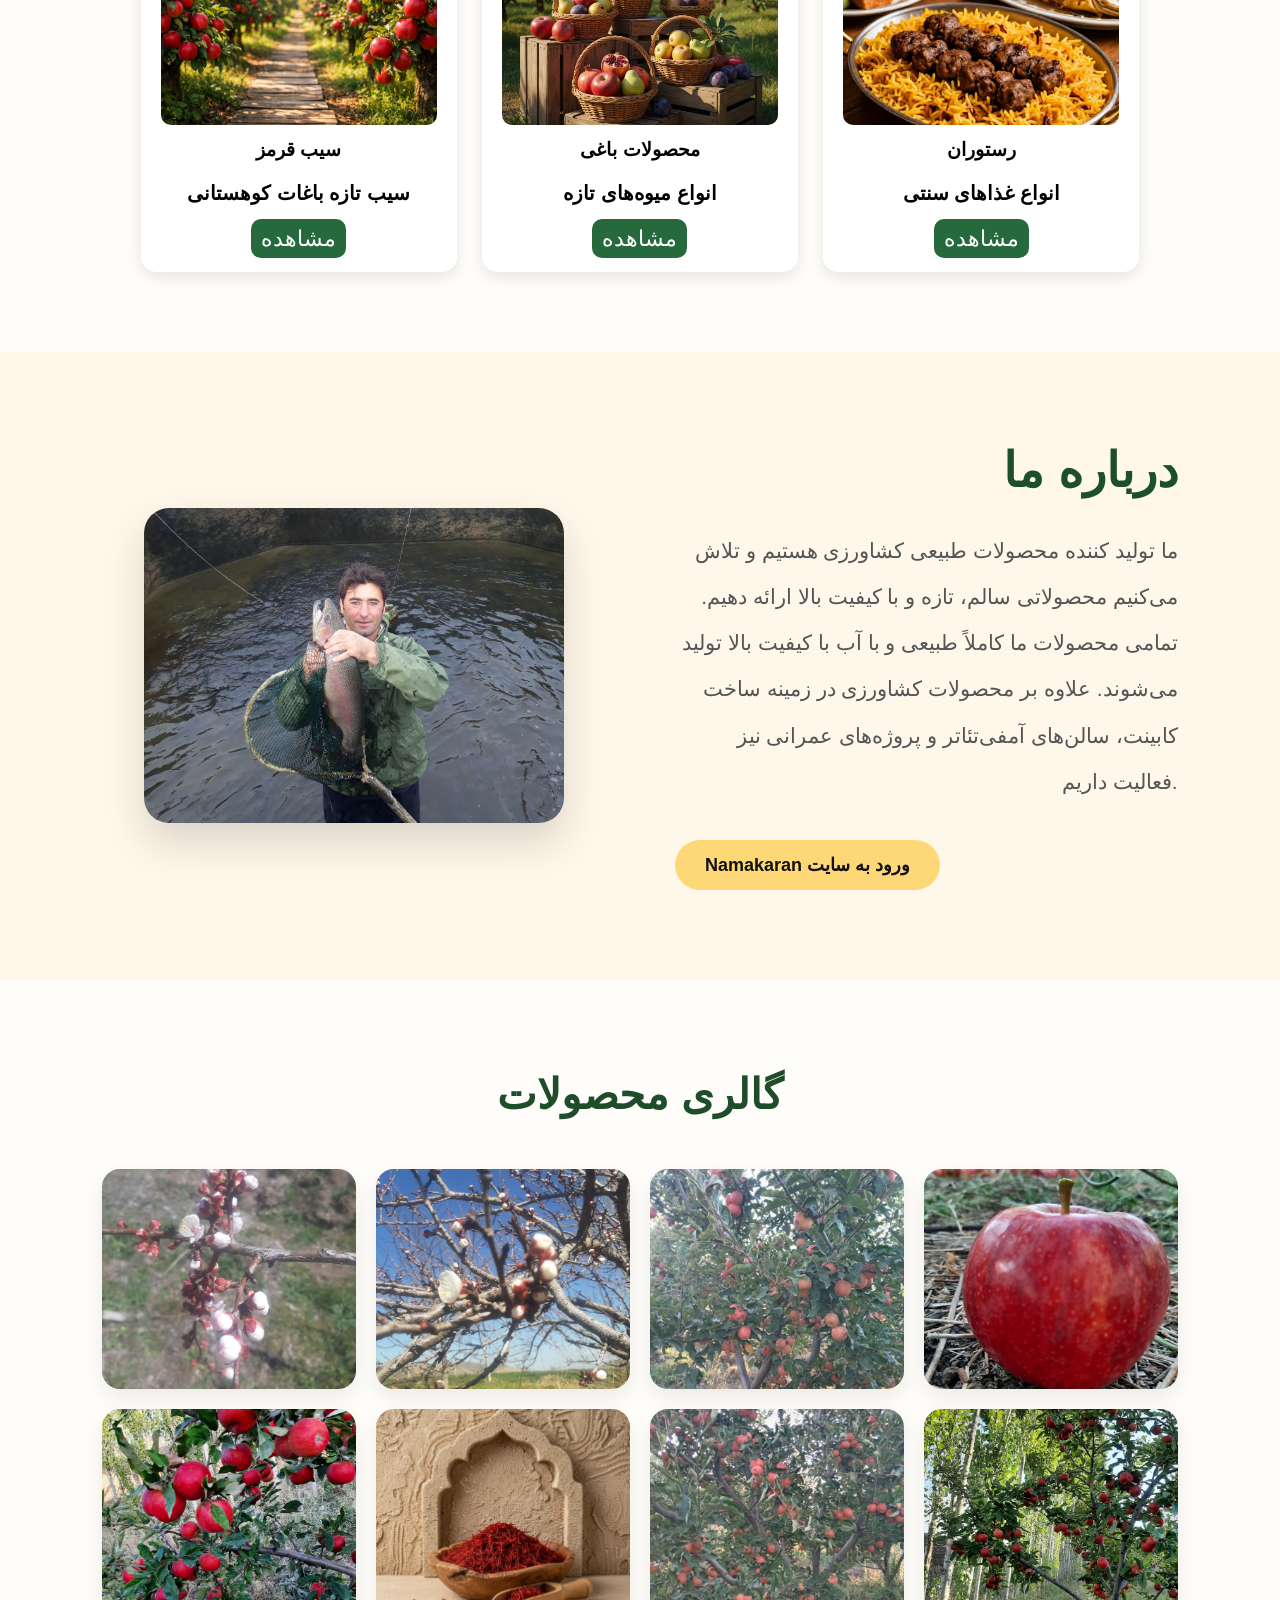
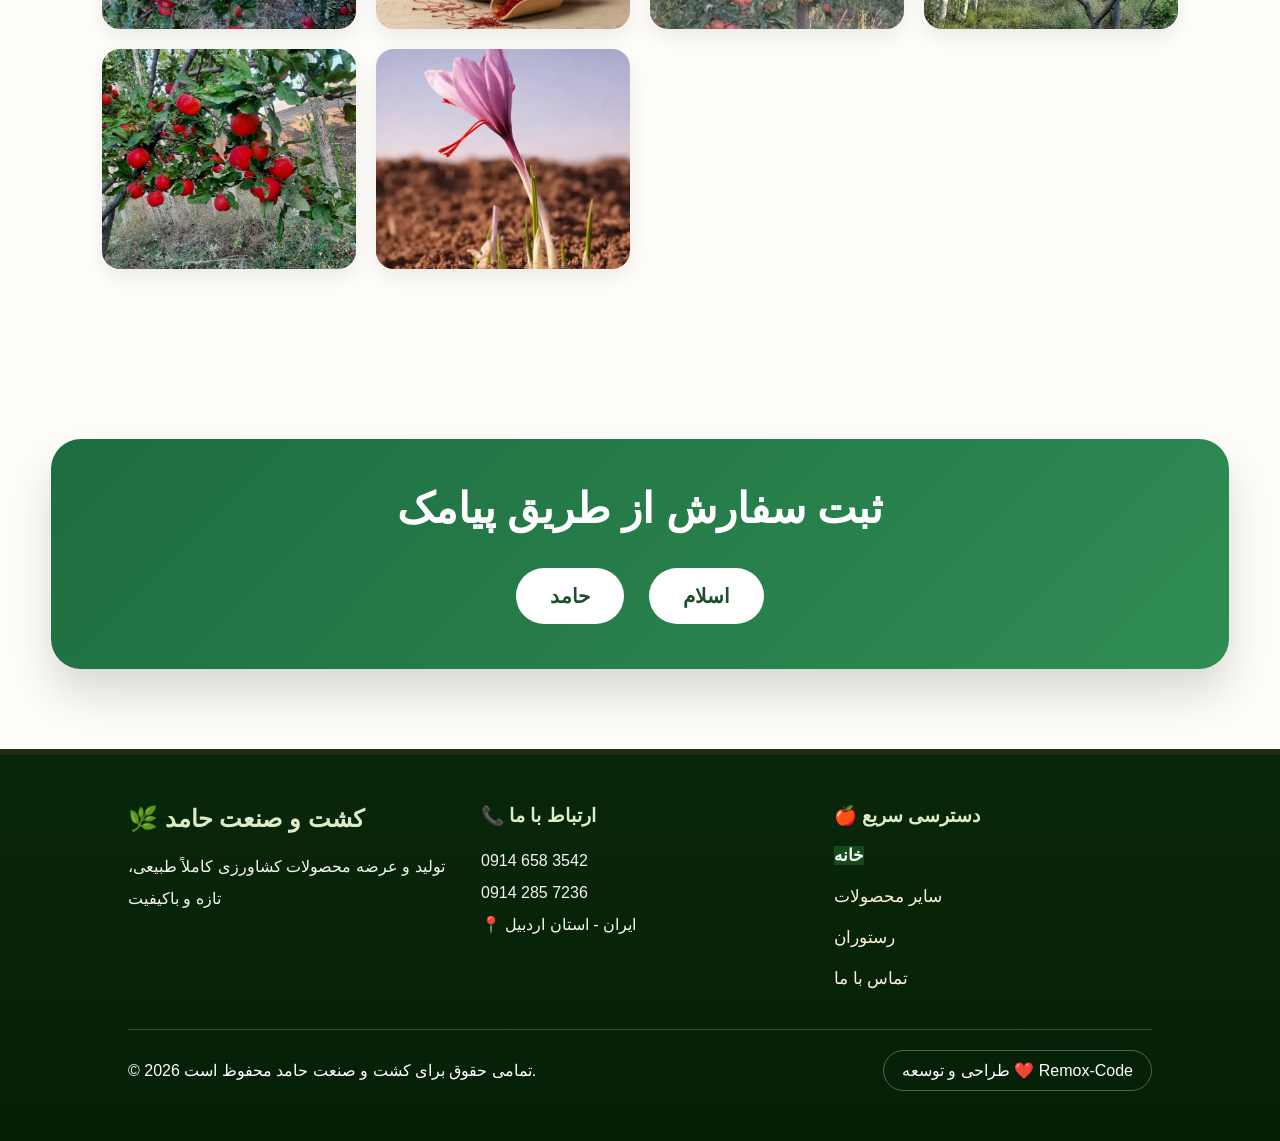
==== commit c6ffe6de: "Update website" ====
--- a/index.html
+++ b/index.html
@@ -22,7 +22,7 @@
     <link rel="preconnect" href="https://fonts.gstatic.com" crossorigin />
   </head>
 
-  <body>
+  <body data-page="home">
     <div id="header"></div>
 
     <main>
--- a/all-pages-css-js/all.css
+++ b/all-pages-css-js/all.css
@@ -45,7 +45,6 @@
   font-weight: bold;
 }
 
-.active,
 .category-nav a:hover,
 .category-nav .active {
   background-color: #ffe49a;
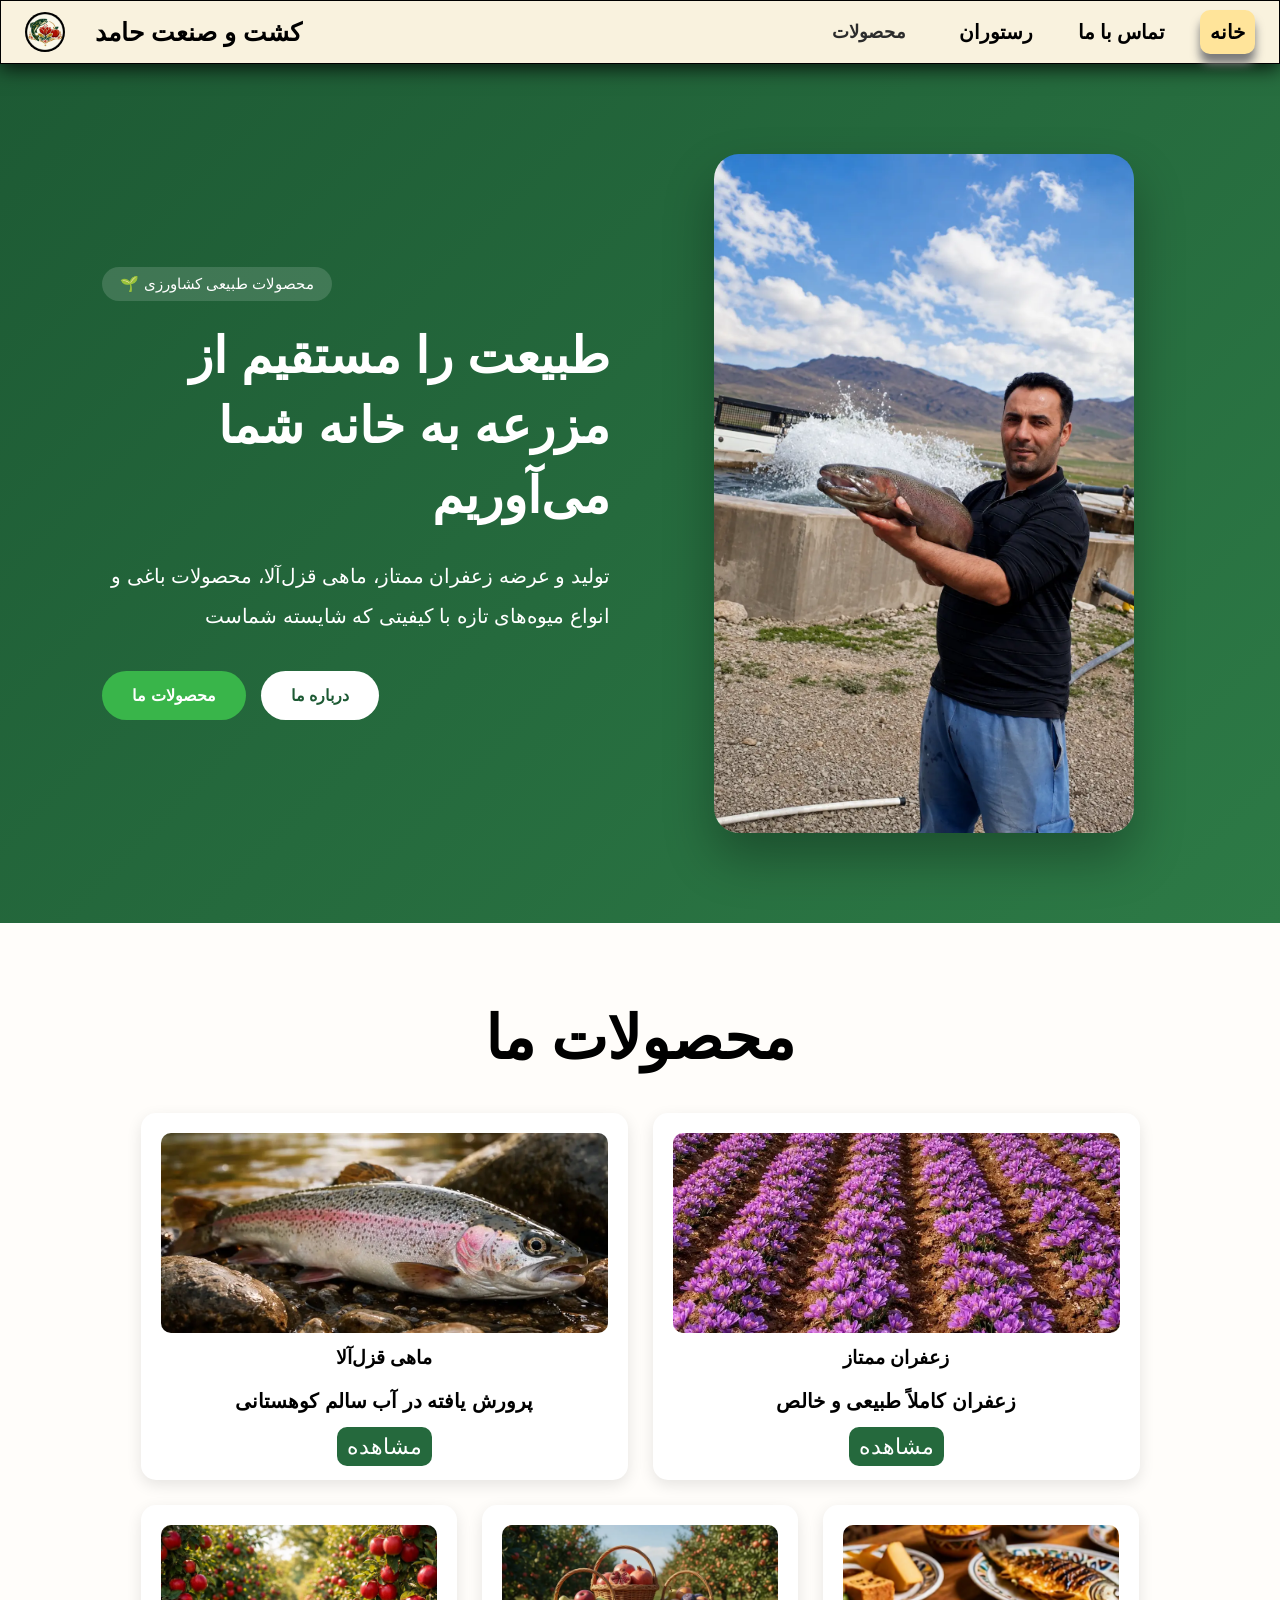
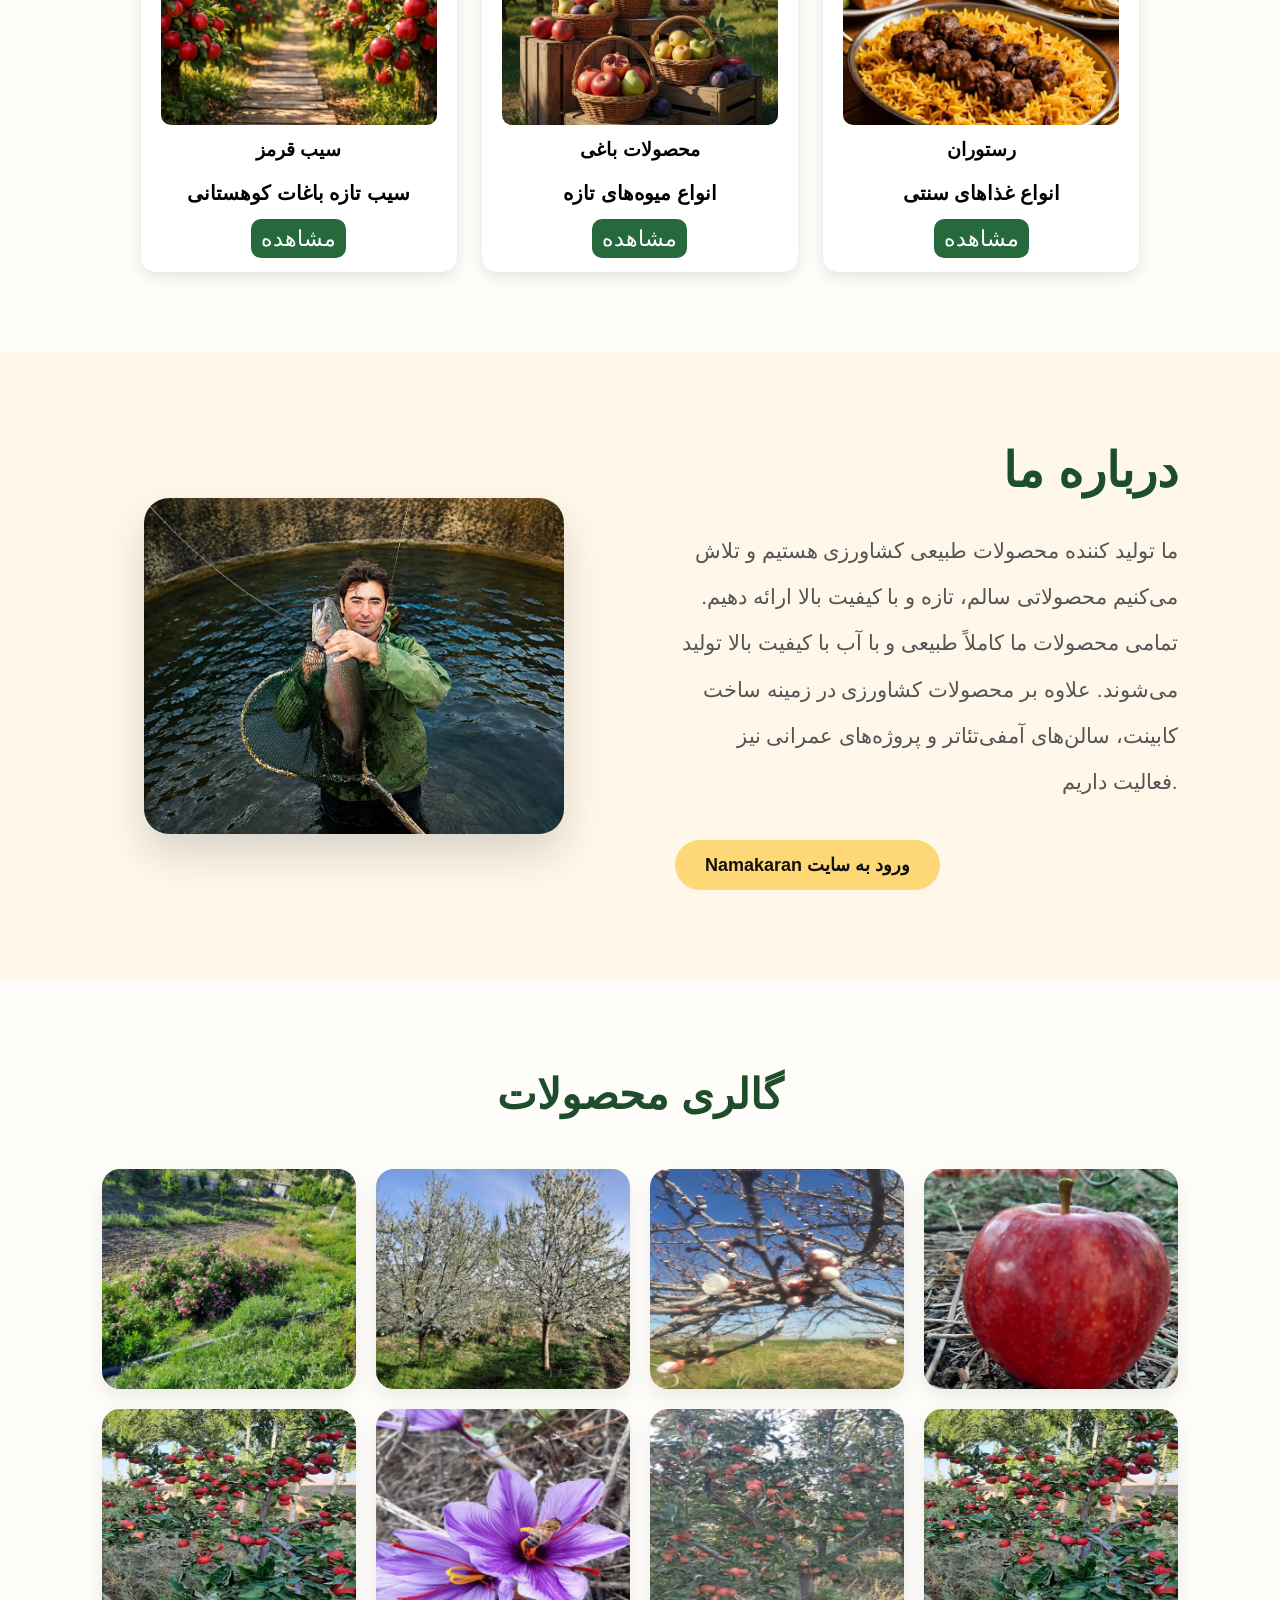
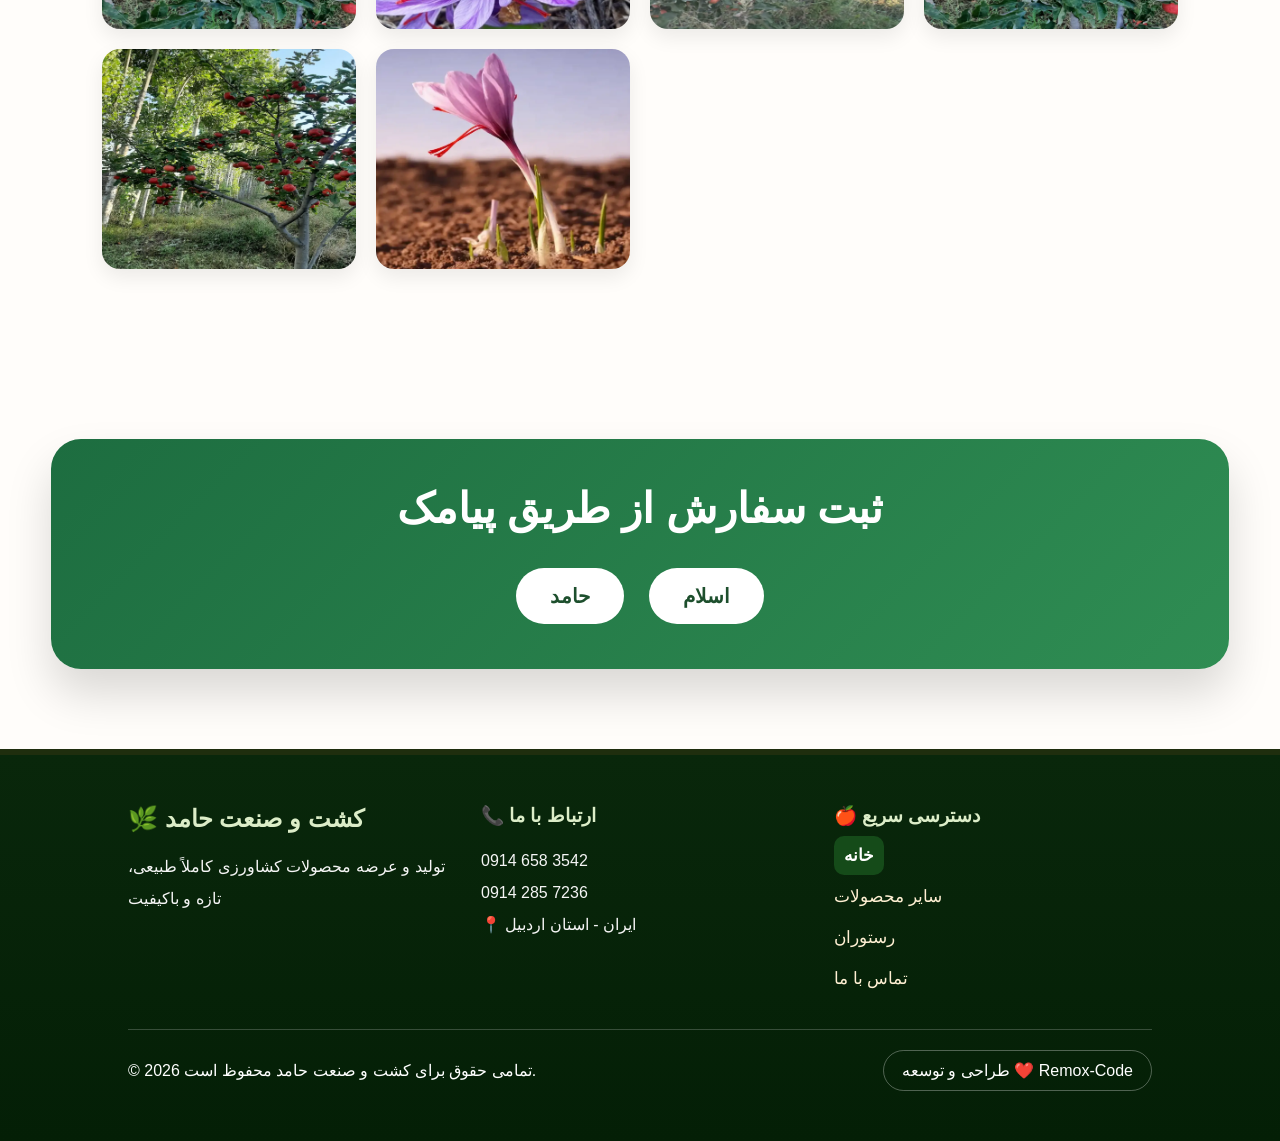
==== commit 677eb371: "Update website" ====
--- a/index.html
+++ b/index.html
@@ -8,11 +8,11 @@
 
     <meta
       name="description"
-      content="تولید و عرضه محصولات طبیعی کشاورزی و دامداری"
+      content="کشت و صنعت حامد - تولید و عرضه محصولات طبیعی کشاورزی و دامداری"
     />
     <meta
       name="keywords"
-      content="کشاورزی,دامداری,زعفران,قزل آلا,سیب,گیلاس,گلابی,زردآلو"
+      content="کشاورزی,دامداری,زعفران,قزل آلا,سیب,گیلاس,گلابی,زردآلو,کشت و صنعت حامد,رستوران,کافه رستوران,کباب,کبابی,ماهی کباب,قلیان"
     />
 
     <link rel="stylesheet" href="all-pages-css-js/all.css" />
@@ -48,7 +48,7 @@
           </div>
 
           <div class="hero-image">
-            <img src="images/persenel/Hamed.jpg" />
+            <img src="images/persenel/Hamed.webp" />
           </div>
         </div>
       </section>
@@ -60,7 +60,7 @@
 
         <div class="product-grid">
           <div class="product-card">
-            <img src="images/product/fish.png" />
+            <img src="images/product/fish.webp" />
 
             <h3>ماهی قزل‌آلا</h3>
 
@@ -70,7 +70,7 @@
           </div>
 
           <div class="product-card">
-            <img src="images/product/zaferan (2).png" />
+            <img src="images/product/zaferan (2).webp" />
 
             <h3>زعفران ممتاز</h3>
 
@@ -80,7 +80,7 @@
           </div>
 
           <div class="product-card">
-            <img src="images/product/apple.png" />
+            <img src="images/product/apple.webp" />
 
             <h3>سیب قرمز</h3>
 
@@ -90,7 +90,7 @@
           </div>
 
           <div class="product-card">
-            <img src="images/product/others (32).png" />
+            <img src="images/product/others (32).webp" />
 
             <h3>محصولات باغی</h3>
 
@@ -100,7 +100,7 @@
           </div>
 
           <div class="product-card">
-            <img src="images/product/restaurant.png" />
+            <img src="images/product/restaurant.webp" />
 
             <h3>رستوران</h3>
 
@@ -115,7 +115,7 @@
 
       <section class="about" id="about">
         <div class="about-image">
-          <img src="images/persenel/Eslam (2).jpg" class="about-img" />
+          <img src="images/persenel/Eslam (2).webp" class="about-img" />
         </div>
 
         <div class="about-text">
@@ -141,25 +141,25 @@
         <h2>گالری محصولات</h2>
 
         <div class="gallery-grid">
-          <img src="images/others/others (2).jpg" />
+          <img src="images/others/others (2).webp" />
 
-          <img src="images/others/others (3).jpg" />
+          <img src="images/others/others (3).webp" />
 
-          <img src="images/others/others (4).jpg" />
+          <img src="images/others/others (4).webp" />
 
-          <img src="images/apple/apple (2).jpg" />
+          <img src="images/apple/apple (2).webp" />
 
-          <img src="images/apple/apple (7).jpg" />
+          <img src="images/apple/apple (5).webp" />
 
-          <img src="images/zaferan/zaferan (3).png" />
+          <img src="images/zaferan/zaferan (3).webp" />
 
-          <img src="images/others/others (5).jpg" />
+          <img src="images/others/others (5).webp" />
 
-          <img src="images/apple/apple (5).jpg" />
+          <img src="images/apple/apple (5).webp" />
 
-          <img src="images/apple/apple (4).jpg" />
+          <img src="images/apple/apple (4).webp" />
 
-          <img src="images/zaferan/zaferan (1).png" />
+          <img src="images/zaferan/zaferan (1).webp" />
         </div>
       </section>
 
--- a/all-pages-css-js/all.css
+++ b/all-pages-css-js/all.css
@@ -1,5 +1,6 @@
 html {
   scrollbar-color: #23663b #f9f2de;
+  scrollbar-width: thin;
 }
 * {
   margin: 0;
@@ -44,7 +45,7 @@
   padding: 5px 10px;
   font-weight: bold;
 }
-
+.side-menu .active,
 .category-nav a:hover,
 .category-nav .active {
   background-color: #ffe49a;
@@ -182,6 +183,8 @@
   font-weight: bold;
   background-color: #154b19;
   box-shadow: 0 10px 10px rgba(123, 123, 123, 0);
+  padding: 10px;
+  border-radius: 10px;
 }
 .footer-bottom {
   margin-top: 40px;
